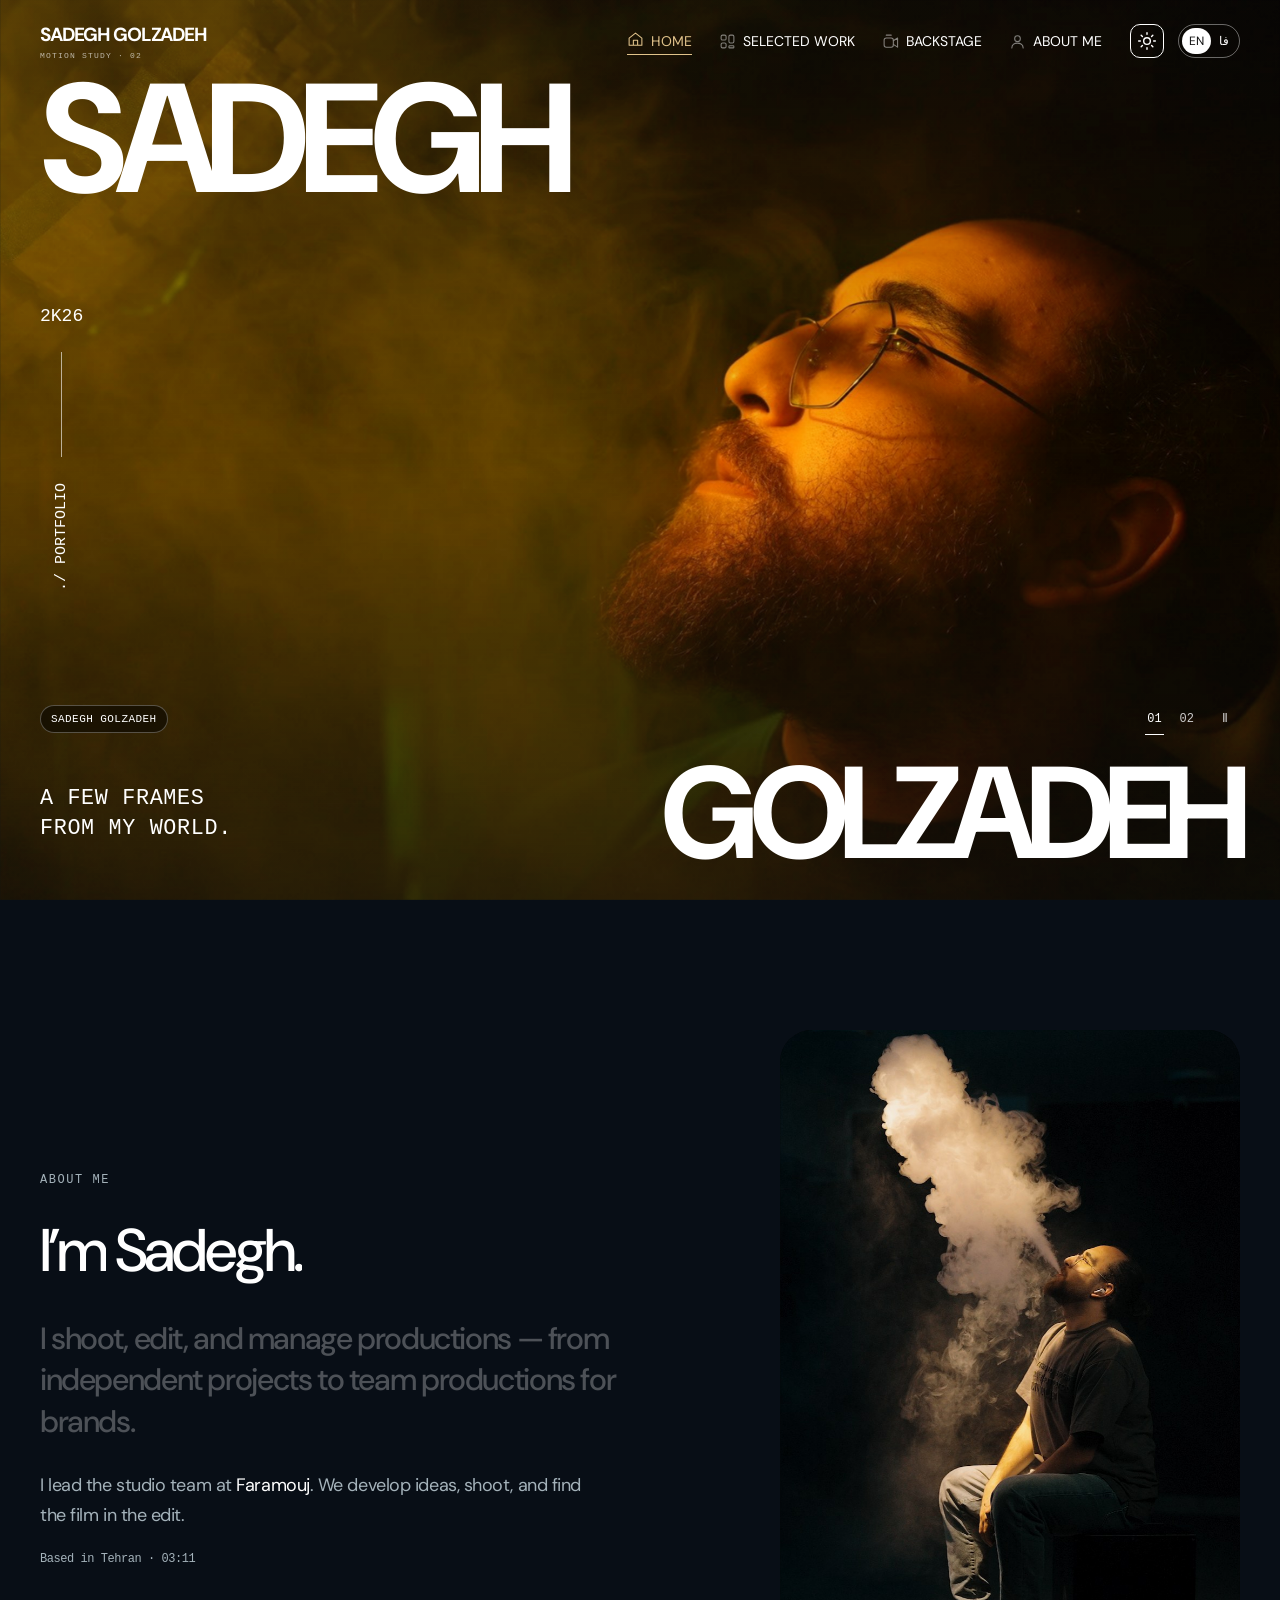
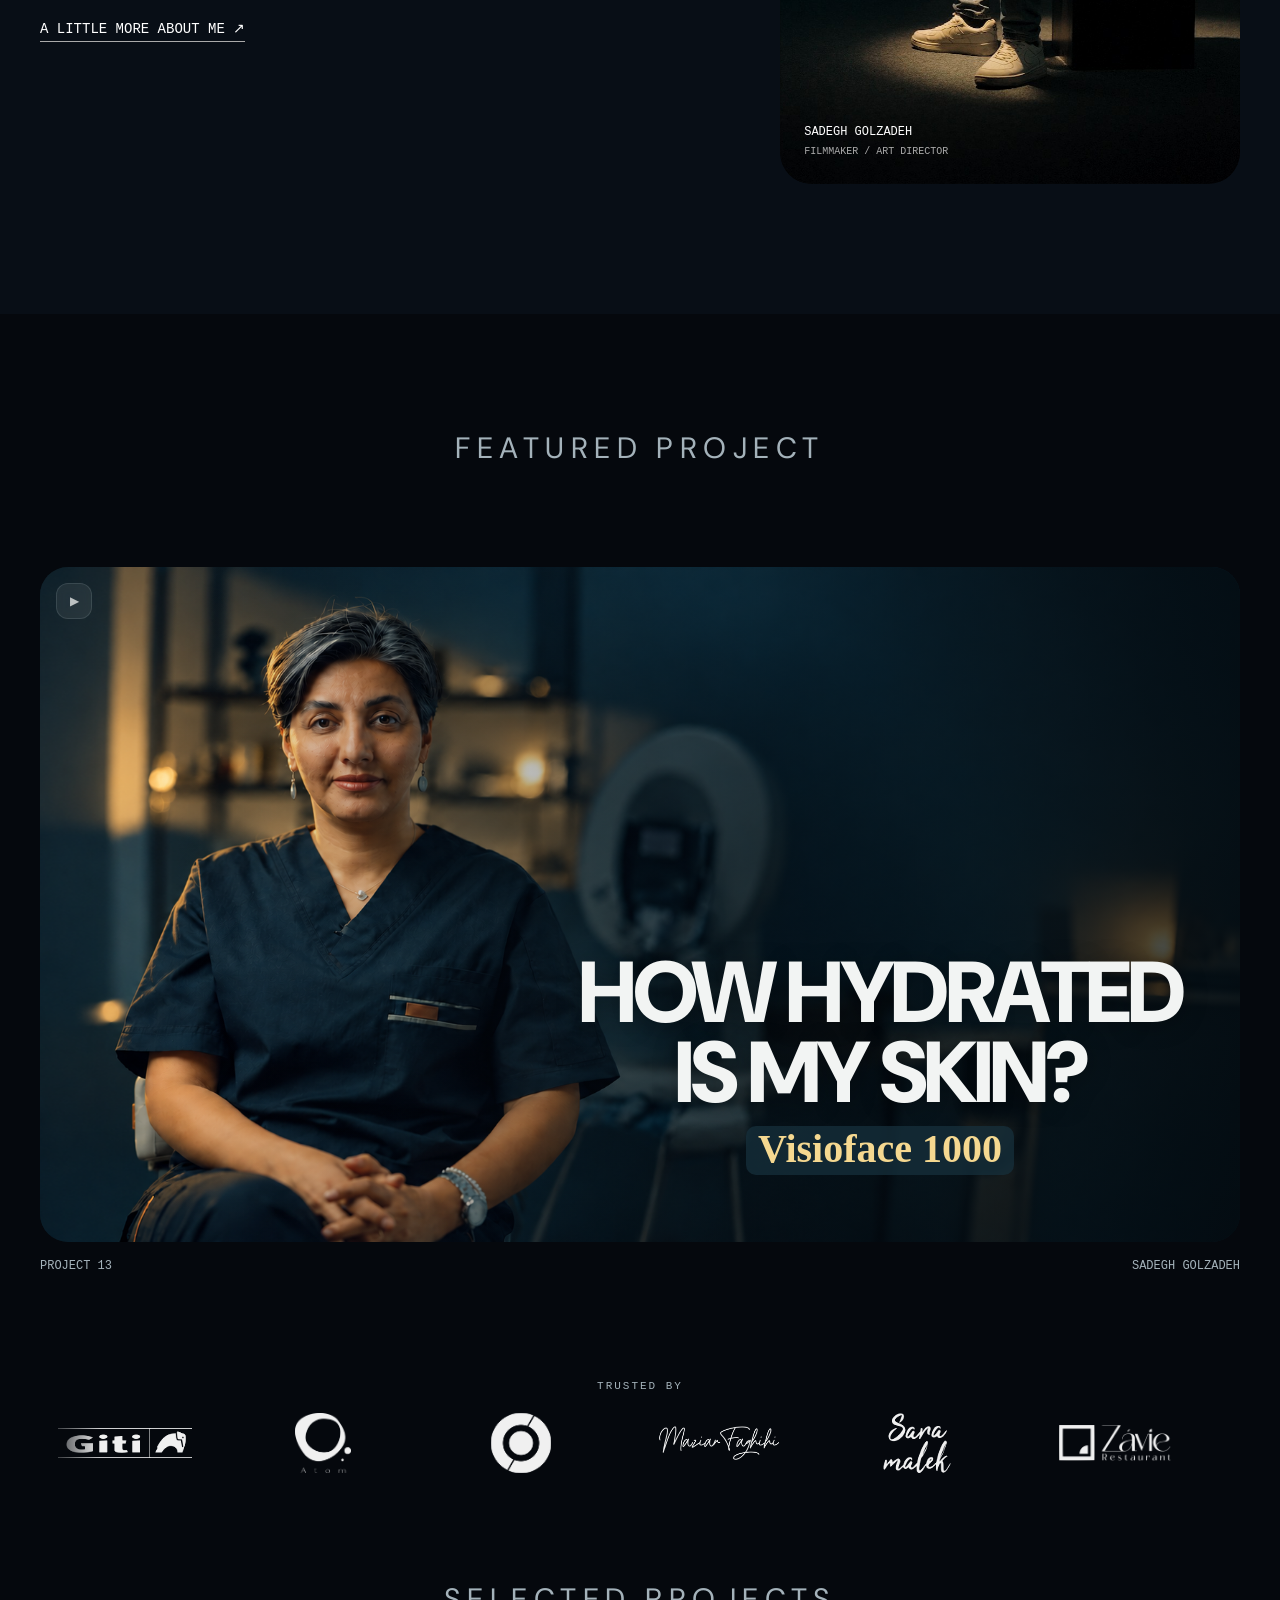
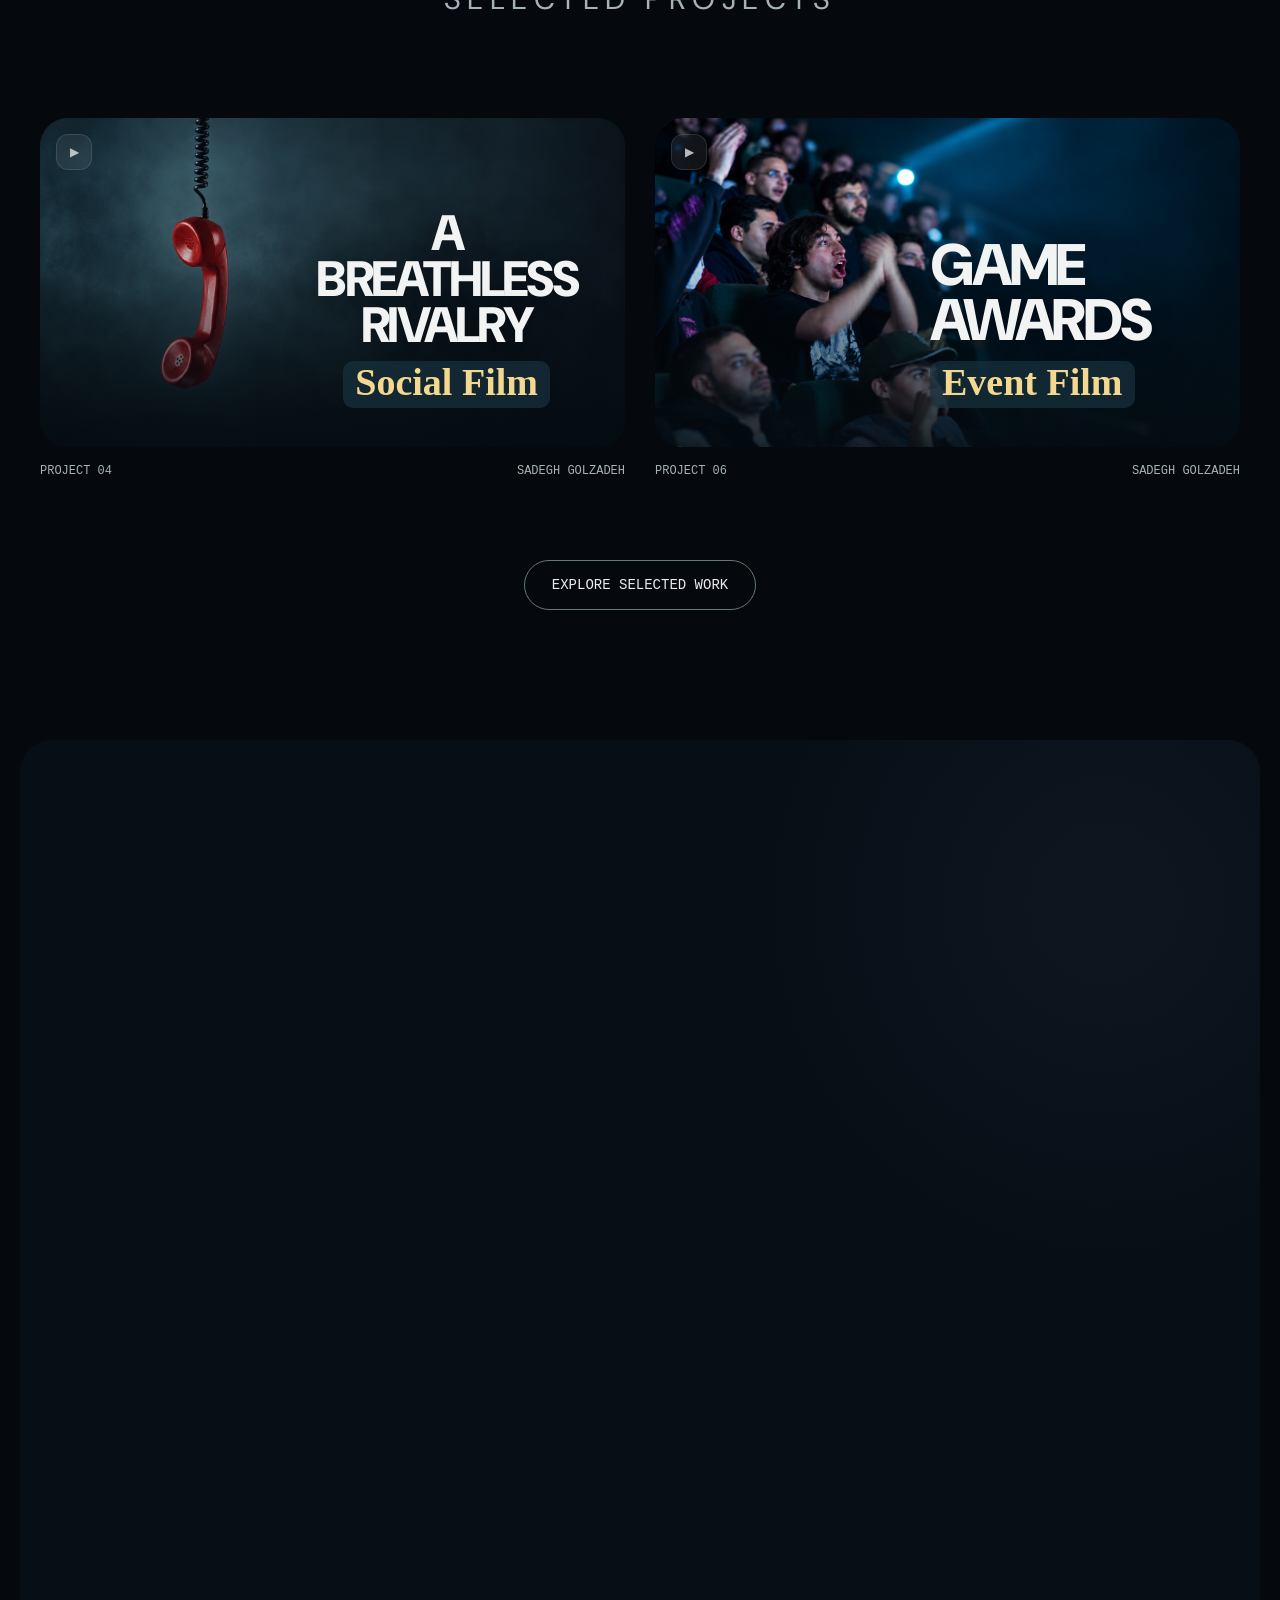
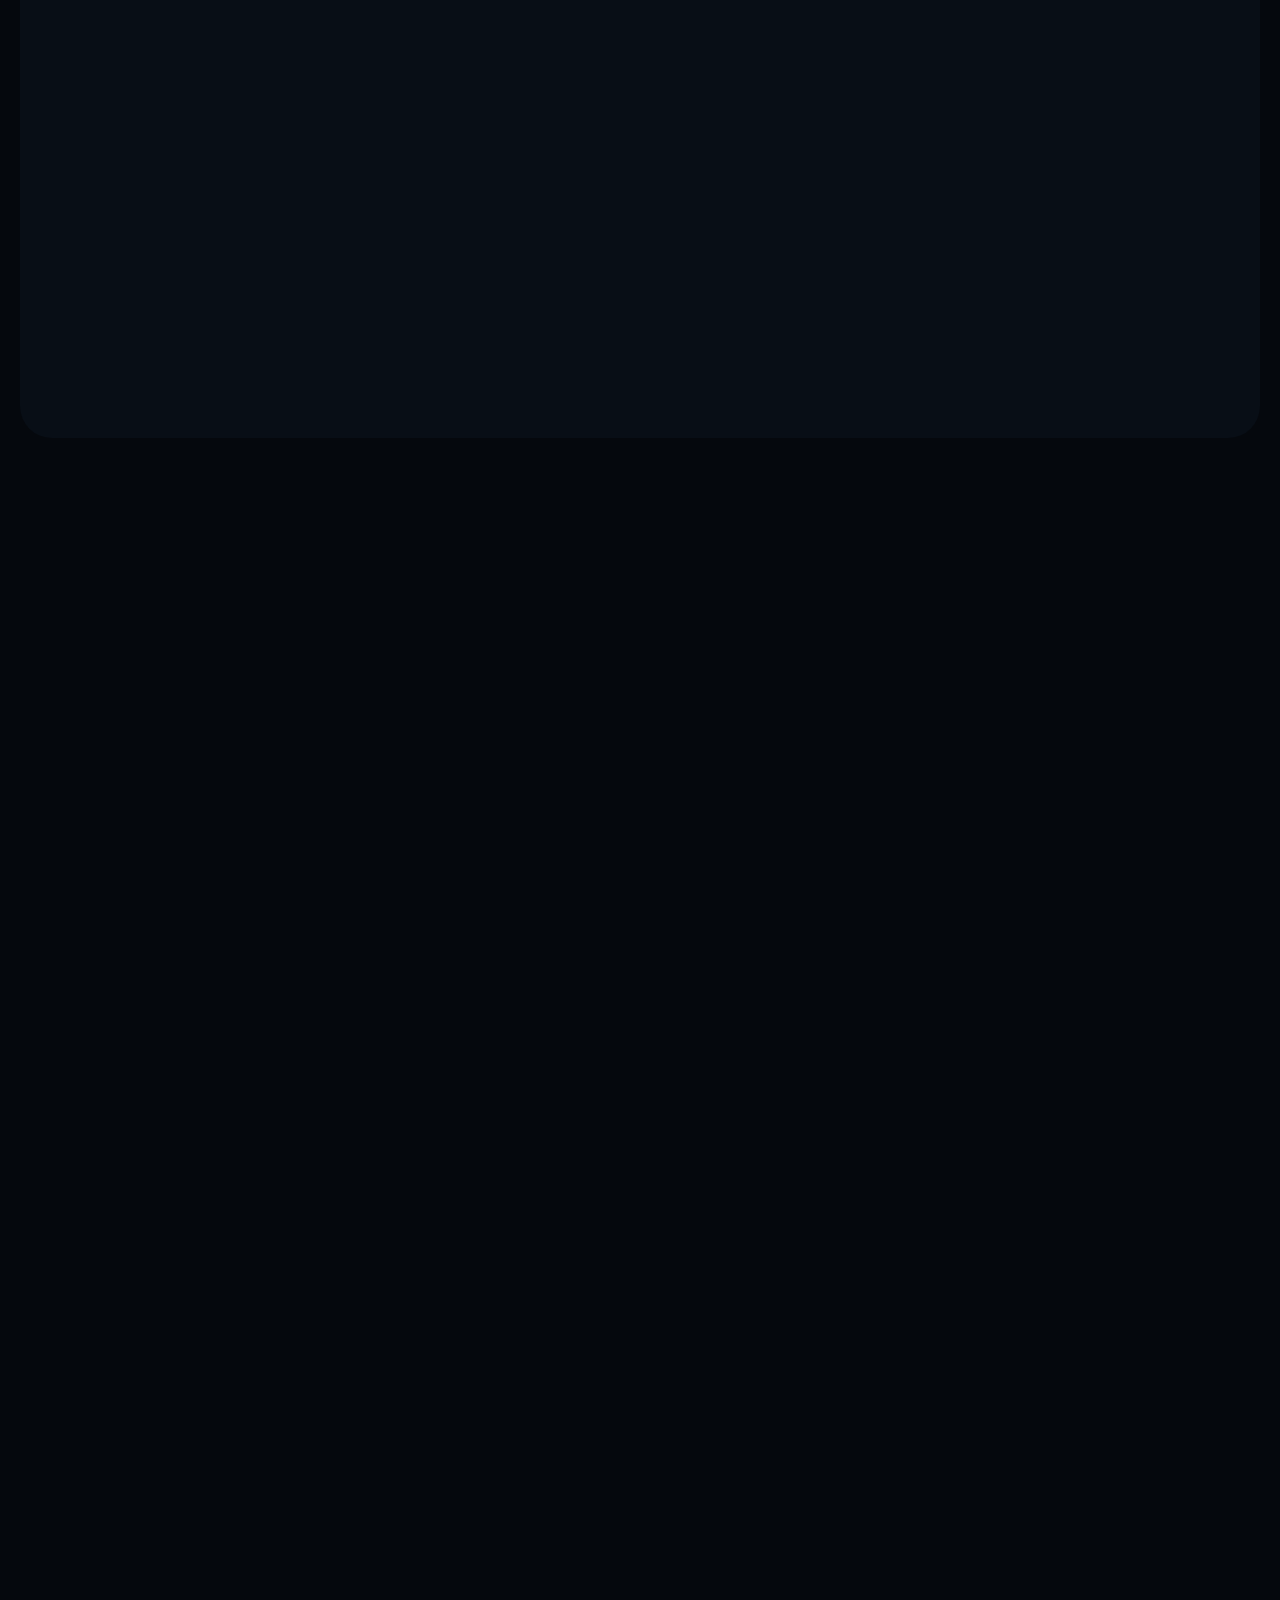
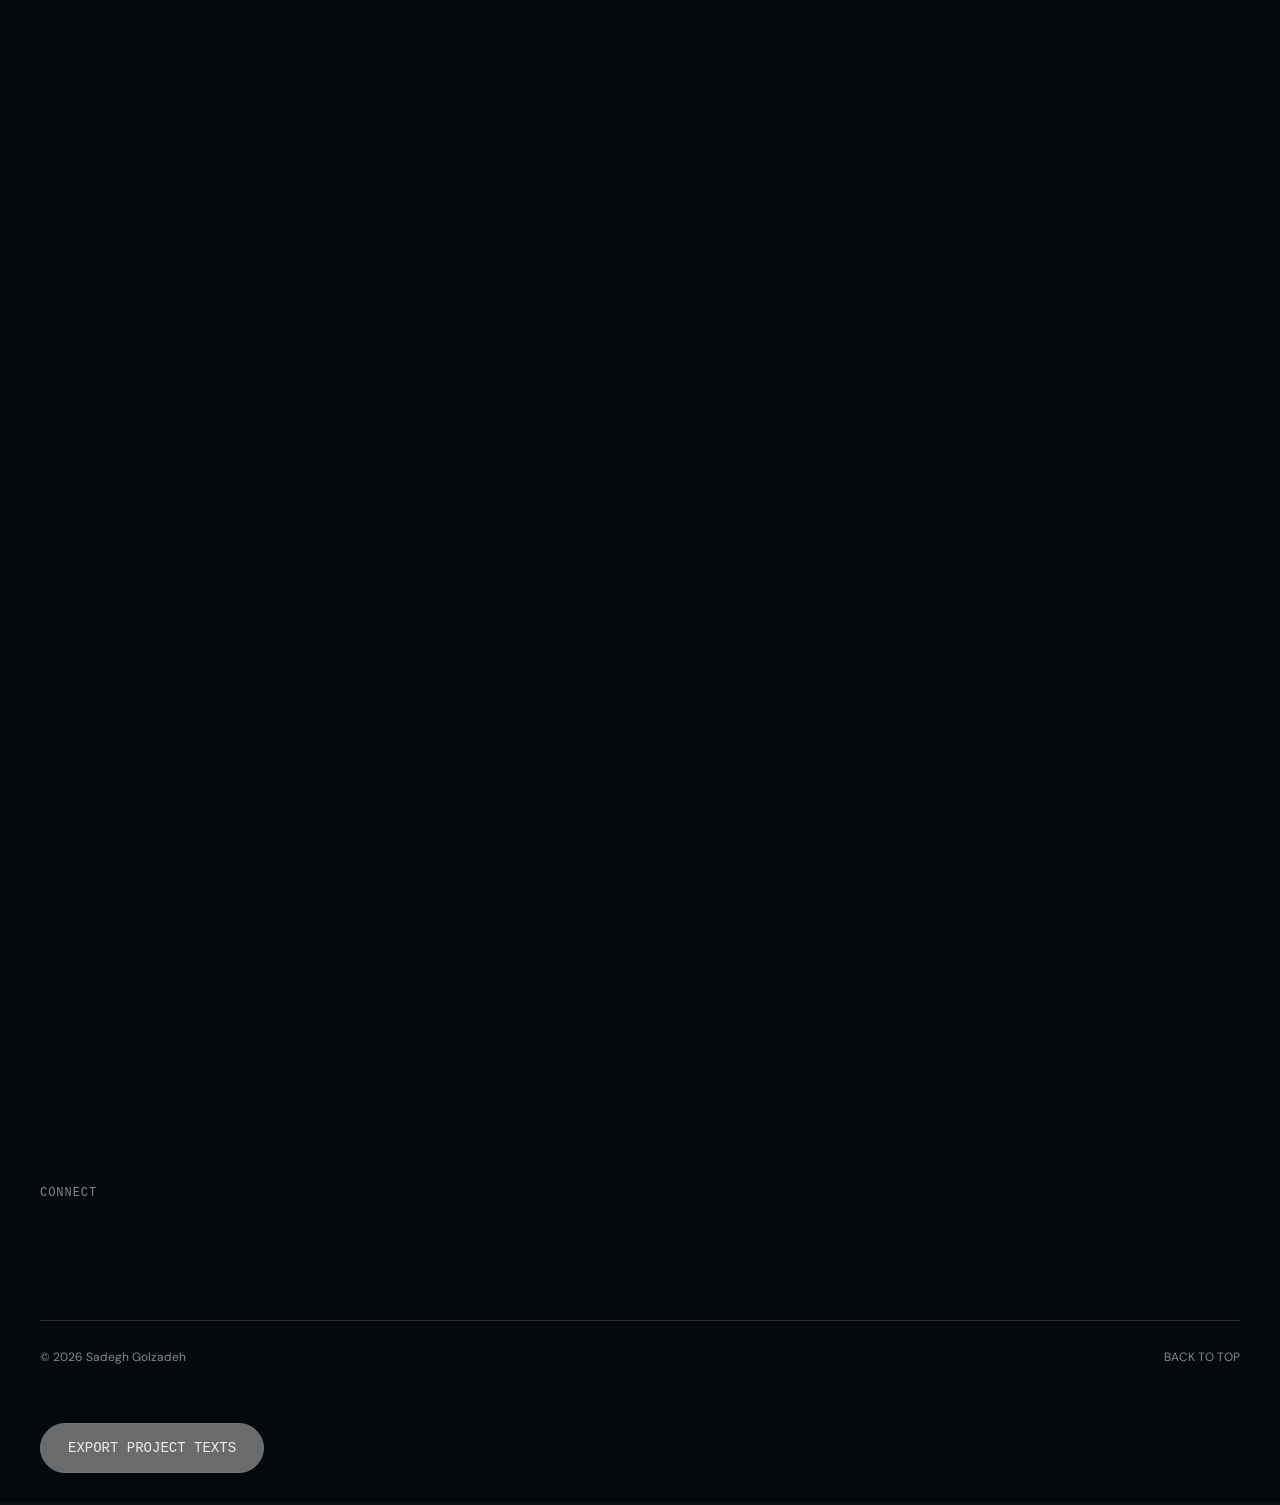
==== motion-preview/index.html @ 2f5a0a09 "Add complete independent motion preview with original portfolio content and cinematic interactions" ====
<!doctype html>
<html lang="en" dir="ltr" data-theme="dark">
<head>
<meta charset="utf-8"><meta name="viewport" content="width=device-width,initial-scale=1"><meta name="theme-color" content="#05080d">
<title>Sadegh Golzadeh — Art Director, Filmmaker & Studio Lead</title>
<meta name="robots" content="noindex,nofollow">
<meta name="description" content="Sadegh Golzadeh — Art Director, Filmmaker and Studio Lead. Welcome to my world of frames.">
<link rel="icon" type="image/svg+xml" href="data:image/svg+xml,%3Csvg xmlns='http://www.w3.org/2000/svg' viewBox='0 0 64 64'%3E%3Crect width='64' height='64' fill='%23000'/%3E%3Ctext x='6' y='45' font-family='Arial' font-size='36' font-weight='700' fill='white'%3ESG%3C/text%3E%3C/svg%3E">
<link rel="stylesheet" href="style.css?v=1">
<script src="../logo-assets.js" defer></script>
<script src="../cover-assets.js?v=31" defer></script>
<link rel="stylesheet" href="motion.css?v=1">
<script src="motion.js?v=1" defer></script>
<script src="app.js?v=1" defer></script>
</head><body><div id="app"></div><noscript><p style="padding:40px">Sadegh Golzadeh — Art Director, Filmmaker & Studio Lead. <a href="/Sadegh-Golzadeh-CV.pdf">View my CV</a> · <a href="mailto:sadeghgolzadeh.fara@gmail.com">Email me</a></p></noscript></body>
</html>
---- motion-preview/style.css ----
@import url('https://fonts.googleapis.com/css2?family=DM+Sans:wght@400;500;600;700&family=Vazirmatn:wght@400;500;600;700;800&display=swap');
:root{font-family:'DM Sans',Arial,sans-serif;color:#111;background:#fff;font-synthesis:none;scroll-behavior:smooth;--gutter:40px}*{box-sizing:border-box}body{margin:0}body.modal-open{overflow:hidden}a{color:inherit;text-decoration:none}button{font:inherit;cursor:pointer}button,a{-webkit-tap-highlight-color:transparent}a:focus-visible,button:focus-visible{outline:3px solid #5d91df;outline-offset:5px}button{color:inherit}img{display:block;max-width:100%}::selection{background:#c8d5e2;color:#000}.dark{background:#000;color:#fff}.light{background:#fff}.wide{width:calc(100% - var(--gutter)*2);max-width:1520px;margin-inline:auto}.narrow{width:calc(100% - var(--gutter)*2);max-width:1120px;margin-inline:auto}.center{text-align:center}.eyebrow{font-size:clamp(18px,2.3vw,30px);font-weight:400;letter-spacing:.22em;text-align:center;text-transform:uppercase;margin:0 0 100px;color:#555}.topbar{position:absolute;inset:0 0 auto;z-index:20;display:flex;align-items:center;gap:28px;padding:22px var(--gutter);color:white;font-size:14px}.brand{font-weight:700;font-size:19px;letter-spacing:-.06em;margin-inline-end:auto;white-space:nowrap}.topbar nav{display:flex;gap:38px;align-items:center}.topbar nav a{position:relative}.topbar nav a:after{content:'';position:absolute;left:0;right:100%;bottom:-5px;background:currentColor;height:1px;transition:right .3s}.topbar nav a:hover:after,.topbar nav a[aria-current]:after{right:0}.header-controls{display:flex;align-items:center;gap:14px}.language{display:flex;gap:1px;border:1px solid #ffffff65;border-radius:3px;padding:2px}.language button{font-size:12px;background:transparent;border:0;padding:5px 7px;color:white}.language button[aria-pressed=true]{background:white;color:#111}.menu-toggle{display:none;width:30px;height:30px;background:none;border:0;padding:3px}.menu-toggle span{display:block;height:1px;background:currentColor;margin:6px 0}.hero{height:100svh;min-height:680px;max-height:1300px;position:relative;overflow:hidden;background:#162024;color:white}.hero-images{position:absolute;inset:0;will-change:transform}.hero-image{position:absolute;width:100%;height:100%;object-fit:cover;opacity:0;transition:opacity 1.4s ease,transform 7s linear;transform:scale(1.055)}.hero-image.active{opacity:1;transform:scale(1)}.hero-shade{position:absolute;inset:0;background:linear-gradient(180deg,rgba(0,0,0,.23),transparent 40%,rgba(0,0,0,.32));pointer-events:none}.first-name{position:absolute;top:66px;left:var(--gutter);font-size:clamp(92px,12.1vw,210px);line-height:.95;letter-spacing:-.08em;font-weight:700;margin:0;z-index:2}.vertical-meta{position:absolute;left:var(--gutter);top:34%;display:flex;align-items:center;flex-direction:column;gap:26px;font:18px monospace;z-index:2}.vertical-meta i{height:105px;width:1px;background:#fff9}.vertical-meta span:last-child{writing-mode:vertical-rl;transform:rotate(180deg);font-size:15px}.hero-bottom{position:absolute;bottom:22px;left:var(--gutter);right:var(--gutter);display:flex;align-items:center;justify-content:space-between;gap:20px;z-index:2}.hero-tagline{font-family:monospace;font-size:clamp(17px,1.7vw,24px);line-height:1.4;letter-spacing:.03em;margin:0;flex:0 0 30%;animation-delay:.2s!important}.last-name{font-size:clamp(64px,10.2vw,177px);letter-spacing:-.08em;line-height:.98;font-weight:700;text-align:end;animation-delay:.12s!important}.hero-caption{position:absolute;bottom:165px;left:var(--gutter);right:var(--gutter);display:flex;align-items:center;justify-content:space-between;gap:10px;z-index:3}.sample-tag{display:inline-flex;background:rgba(0,0,0,.5);backdrop-filter:blur(8px);color:#fff;font:11px monospace;letter-spacing:.04em;padding:7px 10px;border:1px solid #ffffff45;border-radius:3px;max-width:calc(100% - 24px)}.slideshow-controls{display:flex;align-items:center;gap:14px}.slideshow-controls button{background:none;border:0;border-bottom:1px solid transparent;color:#ccc;font:12px monospace;padding:8px 2px}.slideshow-controls button.active{color:white;border-color:white}.slide-pause{min-width:30px}.about{padding:170px 0 180px}.reading-text{font-size:clamp(30px,4.2vw,60px);font-weight:600;line-height:1.2;letter-spacing:-.045em;margin:0 0 150px}.reading-text span{color:#454545;transition:color .25s}.profile-grid{display:grid;grid-template-columns:36% 1fr;gap:60px;align-items:start}.profile-photo{margin:0;position:relative;min-height:480px;overflow:hidden;border-radius:5px;background:#222}.portrait-crop{position:absolute;inset:0;overflow:hidden}.portrait-crop img{position:absolute;width:493%;max-width:none;height:auto;left:-40%;top:-10%;filter:grayscale(1)}.profile-photo:after{content:'';position:absolute;inset:0;background:linear-gradient(transparent 36%,#000c)}.profile-photo figcaption{position:absolute;z-index:2;bottom:32px;left:30px;right:25px;display:flex;flex-direction:column;gap:14px}.profile-photo strong{font-size:clamp(38px,4.5vw,68px);font-style:italic;font-family:Georgia,serif;font-weight:400;letter-spacing:-.055em}.profile-photo figcaption span{font:14px/1.7 monospace}.bio{font-size:clamp(18px,1.9vw,26px);line-height:1.5;letter-spacing:-.025em;color:#999}.bio p{margin:0 0 30px}.bio em{font-style:normal;color:white}.bio small{font-size:14px}.profile-links{border-top:1px solid #333;padding-top:28px;display:flex;gap:30px;font:14px monospace;margin-top:25px}.text-link{font:14px monospace;display:inline-block;margin-top:32px;border-bottom:1px solid #aaa;padding-bottom:4px;color:white}.profile-links a:hover{color:white}.projects{padding:115px 0 100px}.project-card{display:block;background:none;border:0;padding:0;width:100%;text-align:start}.project-image{position:relative;overflow:hidden;border-radius:7px;aspect-ratio:1.52;background:#1c2426;color:white}.project-image>img{width:100%;height:100%;object-fit:cover;transition:transform 1.1s cubic-bezier(.2,.7,.2,1)}.project-image:after{content:'';position:absolute;inset:0;background:linear-gradient(transparent 30%,#000b);pointer-events:none}.project-card:hover .project-image>img{transform:scale(1.045)}.project-image .sample-tag{position:absolute;z-index:2;top:17px;left:17px}.project-caption{position:absolute;z-index:2;bottom:36px;left:36px;right:36px}.project-caption small{font:13px monospace;letter-spacing:.03em}.project-caption h3{font-size:clamp(30px,4.8vw,72px);font-weight:500;letter-spacing:-.055em;line-height:1.04;margin:12px 0}.project-caption p{font-size:16px;line-height:1.4;margin:0;max-width:560px}.hover-disc{position:absolute;left:50%;top:50%;transform:translate(-50%,-50%) scale(.5);opacity:0;display:flex;align-items:center;justify-content:center;text-align:center;background:white;color:#222;z-index:4;width:108px;height:108px;border-radius:50%;font:14px/1.3 monospace;pointer-events:none;transition:opacity .25s,transform .25s}.project-card:hover .hover-disc{opacity:1;transform:translate(-50%,-50%) scale(1)}.slot-label{display:flex;justify-content:space-between;gap:15px;font:12px monospace;color:#777;padding:17px 0}.slot-label span{font-family:inherit}.project-grid{display:grid;grid-template-columns:1fr 1fr;gap:30px}.project-grid .project-image{aspect-ratio:1/1.15}.project-grid .project-caption{left:25px;right:25px;bottom:28px}.project-grid .project-caption h3{font-size:clamp(30px,3.5vw,56px)}.brand-block{padding:130px 0 170px;text-align:center}.brand-block p{font-size:clamp(28px,3.6vw,50px);font-weight:700;letter-spacing:-.055em;line-height:1.14;margin:0 auto 95px;max-width:920px}.brand-names{display:flex;justify-content:space-around;gap:25px;font-size:clamp(18px,3vw,42px);font-weight:700;letter-spacing:-.04em;color:#aaa}.outline-button{display:inline-flex;align-items:center;justify-content:center;border:1px solid #b9b9b9;padding:16px 27px;font:14px monospace;transition:background .3s,color .3s}.outline-button:hover{background:#111;color:white}.projects .center{margin-top:65px}.expertise{padding:95px 0 80px}.section-statement{font-size:clamp(30px,4.2vw,58px);font-weight:700;line-height:1.15;letter-spacing:-.055em;max-width:970px;margin:0 auto 140px;text-align:center}.services{border-top:1px solid #ddd}.service{padding:55px 0 70px;border-bottom:1px solid #ddd;display:grid;grid-template-columns:1fr 27%;gap:15%}.service small{font:14px monospace;color:#999}.service h3{font-size:clamp(28px,3vw,44px);margin:24px 0 18px;line-height:1.1;letter-spacing:-.045em}.service p{font-size:17px;color:#888;line-height:1.55;max-width:650px;margin:0}.service ul{padding:0;margin:0;list-style:none;font:14px/1.5 monospace}.service li{padding:17px 0;border-bottom:1px solid #ddd}.experience{padding:80px 0 115px}.job{border-top:1px solid #ddd;padding:30px 0 35px;display:grid;grid-template-columns:21% 35% 1fr;gap:30px}.job small{font:12px/1.6 monospace;color:#888}.job h3{margin:0;font-size:clamp(23px,2.5vw,34px);letter-spacing:-.035em;line-height:1.15}.job h3 span{display:block;font-size:17px;font-weight:400;color:#888;margin-top:12px}.job p{font-size:16px;color:#888;line-height:1.6;margin:0}.cv-details{display:grid;grid-template-columns:1fr 1fr;gap:50px;padding-top:65px;border-top:1px solid #ddd}.cv-details h3{font-size:20px}.cv-details p{font-size:16px;color:#777;line-height:1.7}.contact{padding:80px 0 130px;text-align:center}.contact-title{font-size:clamp(48px,8vw,110px);line-height:1.05;font-weight:600;letter-spacing:-.065em;margin:0 0 55px}.black-button{display:inline-flex;background:#111;color:#fff;padding:19px 38px;font:15px monospace;border:1px solid #111;transition:background .3s,color .3s}.black-button:hover{background:white;color:#111}.footer-name{font-size:clamp(35px,9.1vw,155px);font-weight:700;letter-spacing:-.07em;line-height:1;text-align:center;white-space:nowrap;padding:10px 0 60px;border-bottom:1px solid #ddd}.footer-grid{display:grid;grid-template-columns:1.5fr 1fr .7fr;gap:50px;padding:45px 0}.contact-lines{display:grid;grid-template-columns:1fr 34px;align-content:start;gap:14px;font-size:clamp(14px,1.5vw,22px)}.contact-lines a{overflow-wrap:anywhere}.copy{background:#f5f5f5;border:1px solid #ddd;border-radius:4px;font-size:18px;width:30px;height:30px}.footer-grid small{font:12px monospace;color:#777}.footer-grid p{font-size:16px;line-height:1.7;margin-top:12px}.footer-social{display:flex;flex-direction:column;gap:15px;align-items:start;font-size:16px}.footer-bottom{display:flex;justify-content:space-between;font-size:12px;padding:28px 0;border-top:1px solid #ddd;color:#888}.needs{margin:50px 0 90px;padding:40px;background:#f1f3f4;border:1px dashed #b4bec5;border-radius:6px}.needs .eyebrow{font:12px monospace;letter-spacing:.08em;text-align:start}.needs h2{font-size:clamp(26px,3vw,42px);line-height:1.2;letter-spacing:-.03em;margin:20px 0 26px}.needs ol{padding-inline-start:22px;font-size:16px;line-height:1.75;margin:0}.source-credit{font-size:12px;color:#667078;margin:28px 0 0;line-height:1.6}.source-credit a{text-decoration:underline}.preview-badge{position:fixed;right:18px;bottom:18px;z-index:30;padding:11px 15px;background:#111;color:#fff;border:1px solid #888;border-radius:5px;font:11px monospace;box-shadow:0 5px 25px #0002}.works-hero{height:100svh;min-height:640px;position:relative;color:white;overflow:hidden;background:#222}.works-hero>img{width:100%;height:100%;object-fit:cover;object-position:50% 40%;animation:gentle 12s both}.works-heading{position:absolute;left:var(--gutter);bottom:115px;right:var(--gutter)}.works-heading h1{font-size:clamp(42px,5vw,74px);line-height:1.12;letter-spacing:-.045em;font-weight:600;margin:0 0 30px;max-width:800px}.works-heading p{font-size:19px;line-height:1.45;max-width:620px;margin:0}.works-hero>.sample-tag{position:absolute;bottom:35px;left:var(--gutter)}body:has(.thoughts) .topbar{color:#111}body:has(.thoughts) .language{border-color:#bbb}body:has(.thoughts) .language button{color:#111}body:has(.thoughts) .language button[aria-pressed=true]{background:#111;color:white}.thoughts{padding:170px 0 70px}.page-heading{font-size:clamp(60px,12vw,170px);font-weight:500;letter-spacing:-.065em;text-align:center;line-height:1;margin:20px 0 30px}.page-intro{text-align:center;color:#777;font-size:19px;margin:0 0 100px}.thought-card{background:#f9f9f9;margin-bottom:60px;border-radius:6px;overflow:hidden}.thought-image{position:relative;aspect-ratio:1.8;overflow:hidden}.thought-image img{height:100%;width:100%;object-fit:cover;transition:transform 1s}.thought-card:hover img{transform:scale(1.025)}.thought-image .sample-tag{position:absolute;top:18px;left:18px}.thought-copy{padding:40px}.thought-copy small{font:12px monospace;color:#777}.thought-copy h2{font-size:clamp(30px,4vw,55px);letter-spacing:-.045em;line-height:1.13;margin:20px 0}.thought-copy p{font-size:18px;line-height:1.6;max-width:780px;color:#777}.music-card{background:#111;color:white;padding:40px 0}.music-card .outline-button{margin-top:25px}.music-card .outline-button:hover{background:#fff;color:#111}dialog{width:min(960px,calc(100% - 36px));max-height:90svh;border:0;padding:0;border-radius:8px;box-shadow:0 20px 90px #0005}dialog::backdrop{background:#000b;backdrop-filter:blur(6px)}dialog>div>img{width:100%;height:min(46vh,420px);object-fit:cover}.dialog-close{position:sticky;top:15px;float:right;margin:15px 15px -57px 0;width:42px;height:42px;border:0;background:#fff;border-radius:50%;font-size:27px;z-index:2}.dialog-copy{padding:35px}.dialog-copy small{font:12px monospace;color:#777}.dialog-copy h2{font-size:40px;letter-spacing:-.04em;margin:20px 0}.dialog-copy p{font-size:18px;line-height:1.6;color:#666}.toast{position:fixed;bottom:75px;left:50%;transform:translate(-50%,20px);background:#111;color:#fff;z-index:80;padding:13px 22px;border-radius:4px;opacity:0;pointer-events:none;transition:.25s}.toast.show{opacity:1;transform:translate(-50%,0)}.reveal{opacity:0;transform:translateY(45px);transition:opacity .85s ease,transform .95s cubic-bezier(.2,.75,.2,1)}.reveal.in{opacity:1;transform:none}.entrance{animation:entrance 1.05s both cubic-bezier(.2,.7,.2,1)}
@keyframes entrance{from{opacity:0;transform:translateY(38px);filter:blur(7px)}to{opacity:1;transform:none;filter:none}}@keyframes gentle{from{transform:scale(1.04)}to{transform:scale(1)}}
.fa{font-family:Vazirmatn,Arial,sans-serif}.fa .eyebrow{letter-spacing:0}.fa .first-name{left:auto;right:var(--gutter);font-size:clamp(92px,12.1vw,210px);letter-spacing:-.035em}.fa .last-name{font-size:clamp(90px,12vw,195px);letter-spacing:-.035em}.fa .vertical-meta{left:auto;right:var(--gutter)}.fa .hero-tagline,.fa .sample-tag,.fa .preview-badge,.fa .outline-button,.fa .black-button,.fa .profile-photo figcaption span,.fa .profile-links,.fa .text-link,.fa .service ul,.fa .slot-label,.fa .hover-disc,.fa .needs .eyebrow,.fa .project-caption small{font-family:Vazirmatn,sans-serif;letter-spacing:0}.fa .hero-tagline{font-size:clamp(18px,2vw,29px);line-height:1.6}.fa .reading-text{line-height:1.55;letter-spacing:-.02em}.fa .bio{line-height:1.9;letter-spacing:0}.fa .brand{letter-spacing:-.05em}.fa .project-caption{left:36px;right:36px}.fa .project-caption h3,.fa .contact-title,.fa .section-statement{letter-spacing:-.025em}.fa .contact-title{line-height:1.45}.fa .works-heading h1{line-height:1.5;letter-spacing:-.03em}.fa .job h3{line-height:1.5}.fa .footer-name{direction:ltr}.fa .page-heading{letter-spacing:-.03em;line-height:1.4}.fa .preview-badge{font-size:12px}.fa .needs{line-height:1.8}.fa .footer-bottom,.fa .footer-grid{line-height:1.7}
@media(min-width:1700px){.hero-caption{bottom:210px}}
@media(max-width:1050px){:root{--gutter:28px}.topbar{gap:18px}.topbar nav{gap:23px}.brand{font-size:16px}.hero-bottom{align-items:end}.hero-tagline{flex-basis:28%;font-size:17px}.hero-caption{bottom:145px}.profile-grid{gap:38px;grid-template-columns:37% 1fr}.profile-photo{min-height:420px}.bio{font-size:21px}.project-grid .project-image{aspect-ratio:1/1.35}.job{grid-template-columns:20% 33% 1fr;gap:20px}.footer-grid{gap:30px}.service{gap:8%;grid-template-columns:1fr 33%}}
@media(max-width:700px){:root{--gutter:20px}.topbar{padding-top:18px}.brand{font-size:16px}.topbar nav{display:none;position:absolute;top:63px;left:12px;right:12px;background:#111;color:#fff;border:1px solid #444;padding:30px;border-radius:5px;flex-direction:column;align-items:start;gap:24px;font-size:20px}.topbar.open nav{display:flex}.menu-toggle{display:block}.hero{min-height:680px;max-height:none}.first-name{top:90px;font-size:19vw;letter-spacing:-.07em}.hero-image{object-position:50% 50%}.vertical-meta{top:34%;font-size:15px;gap:18px}.vertical-meta i{height:75px}.vertical-meta span:last-child{font-size:12px}.hero-bottom{bottom:27px;display:block}.hero-tagline{font-size:17px;line-height:1.4;margin-bottom:28px}.last-name{font-size:15vw;line-height:1;text-align:end;letter-spacing:-.075em}.hero-caption{bottom:205px;display:flex;flex-direction:column;align-items:end;gap:10px}.sample-tag{font-size:9px;padding:6px 8px;line-height:1.5}.slideshow-controls{gap:16px}.hero-caption .sample-tag{max-width:100%}.about{padding:90px 0 100px}.reading-text{font-size:30px;line-height:1.25;margin-bottom:70px}.profile-grid{grid-template-columns:1fr;gap:35px}.profile-photo{min-height:480px;max-width:380px;width:100%;margin:auto}.bio{font-size:20px}.profile-links{gap:28px}.projects{padding:80px 0}.eyebrow{font-size:18px;margin-bottom:55px}.project-image{aspect-ratio:.85}.project-grid{grid-template-columns:1fr;gap:35px}.project-grid .project-image{aspect-ratio:.85}.project-caption,.project-grid .project-caption{left:22px;right:22px;bottom:25px}.project-caption h3,.project-grid .project-caption h3{font-size:38px}.project-caption small{font-size:11px}.project-caption p{font-size:15px}.slot-label{font-size:10px}.hover-disc{display:none}.brand-block{padding:70px 0 90px}.brand-block p{font-size:30px;margin-bottom:55px}.brand-names{font-size:20px;gap:15px}.expertise{padding:50px 0 40px}.section-statement{font-size:33px;margin-bottom:65px}.service{grid-template-columns:1fr;gap:22px;padding:30px 0 45px}.service h3{font-size:32px;margin-top:20px}.service p{font-size:16px}.service ul{font-size:13px}.service li{padding:12px 0}.experience{padding:55px 0 70px}.job{grid-template-columns:1fr;gap:17px;padding:28px 0}.job h3{font-size:28px}.job h3 span{font-size:16px;margin-top:8px}.job p{font-size:16px}.cv-details{grid-template-columns:1fr;gap:20px;padding-top:25px}.contact{padding:55px 0 70px}.contact-title{font-size:46px;margin-bottom:40px}.footer-name{font-size:8.8vw;padding-bottom:35px}.footer-grid{grid-template-columns:1fr 1fr;gap:28px;padding:30px 0}.contact-lines{grid-column:1/-1;font-size:17px}.footer-social{font-size:15px}.footer-grid p{font-size:15px}.footer-bottom{font-size:10px;gap:20px;line-height:1.5}.preview-badge{font-size:9px;right:10px;bottom:10px;padding:9px 11px}.needs{padding:25px 20px;margin:30px 0 70px}.needs h2{font-size:26px}.needs ol{font-size:15px}.works-hero{min-height:680px}.works-heading{bottom:130px}.works-heading h1{font-size:42px}.works-heading p{font-size:17px;max-width:330px}.works-hero>.sample-tag{bottom:65px}.thoughts{padding-top:120px}.page-heading{font-size:66px}.page-intro{font-size:17px;margin-bottom:55px}.thought-image{aspect-ratio:1}.thought-copy{padding:25px}.thought-copy h2{font-size:34px}.thought-copy p{font-size:17px}.music-card{padding:15px 0}.dialog-copy{padding:25px}.dialog-copy h2{font-size:32px}.dialog-copy p{font-size:16px}.fa .first-name{font-size:22vw}.fa .last-name{font-size:24vw}.fa .hero-tagline{font-size:21px}.fa .reading-text{font-size:30px}.fa .contact-title{font-size:43px}.fa .preview-badge{font-size:10px}.fa .hero-caption{bottom:240px}.fa .works-heading h1{font-size:38px}.fa .page-heading{font-size:55px}}
@media(prefers-reduced-motion:reduce){:root{scroll-behavior:auto}*,*:before,*:after{animation-duration:.01ms!important;transition-duration:.01ms!important}.reveal{opacity:1;transform:none}.hero-image{transform:none!important}}
.profile-photo{min-height:0;aspect-ratio:.94}

.portrait-crop img{position:static!important;width:100%!important;height:100%!important;max-width:100%!important;object-fit:cover;transform:none!important}.portrait-crop{overflow:hidden}.backstage-gallery{padding:70px 0}.backstage-gallery video{width:100%;max-height:650px;background:#000}.personal-gallery{display:grid;grid-template-columns:1fr 1fr;gap:20px;margin-top:40px}.personal-gallery img{width:100%;height:500px;object-fit:cover}.content-export{padding:30px 0}.credits-list{display:grid;grid-template-columns:1fr 1fr;gap:15px;margin:25px 0}.credits-list>div{border-bottom:1px solid #ccc}.credits-list p{font-size:16px;margin:5px 0}#dialog-content>video{width:100%;max-height:70vh;background:#000}#edit-project label{display:block;font-size:15px;margin:15px 0}#edit-project input,#edit-project textarea{display:block;width:100%;padding:12px;border:1px solid #aaa;background:white;color:black;font:inherit}#edit-project textarea{min-height:140px}[hidden]{display:none!important}@media(max-width:620px){.personal-gallery{grid-template-columns:1fr}.personal-gallery img{height:420px}.credits-list{grid-template-columns:1fr}}

/* Soft corners across media, controls and project details. */
:root{--media-radius:28px}
.hero,.works-hero{border-radius:0 0 36px 36px;isolation:isolate}
.hero-images,.hero-shade{border-radius:inherit}
.profile-photo,.portrait-crop,.project-image,.thought-card,.thought-image,.personal-gallery img,.backstage-gallery video,dialog{border-radius:var(--media-radius);overflow:hidden}
.project-image img,.thought-image img{border-radius:inherit}
#dialog-content>video{border-radius:28px;display:block}
.language{border-radius:999px;overflow:hidden;padding:3px}
.language button,.sample-tag,.outline-button,.black-button,.copy,.toast,.topbar nav{border-radius:999px}
#edit-project input,#edit-project textarea{border-radius:16px}
@media(max-width:700px){:root{--media-radius:22px}.hero,.works-hero{border-radius:0 0 28px 28px}.topbar nav{border-radius:24px}#dialog-content>video{border-radius:22px}}

.hero,.works-hero{border-radius:var(--media-radius)}
#dialog-content>video{width:auto;max-width:100%;height:auto;max-height:70vh;margin:12px auto 0;background:transparent}
.backstage-gallery video{width:auto;max-width:100%;height:auto;max-height:650px;justify-self:center;background:transparent}

/* Revised about portrait, project covers and client names. */
.about{padding:110px 0}.about-scene{position:relative;overflow:hidden;border-radius:32px;min-height:900px;background:#090909;isolation:isolate}.about-background{position:absolute;inset:0;width:100%;height:100%;object-fit:contain;object-position:right center;z-index:-2}.about-scene:after{content:'';position:absolute;inset:0;background:linear-gradient(90deg,rgba(0,0,0,.92),rgba(0,0,0,.66) 48%,rgba(0,0,0,.12));z-index:-1}.about-overlay{padding:65px;max-width:780px}.about .reading-text{font-size:clamp(26px,3.2vw,44px);margin-bottom:55px}.about-details{display:block}.about-identity{display:flex;flex-direction:column;gap:12px;margin-bottom:35px}.about-identity strong{font:italic 60px Georgia,serif}.about-identity span{font:12px/1.8 monospace}.about .bio{font-size:20px;color:#ddd}.about .reading-text span{color:#fff!important}.brand-names{flex-wrap:wrap;justify-content:center;gap:32px 50px;color:#333;font-size:clamp(28px,3.2vw,48px);line-height:1.2}.brand-secondary{font-size:clamp(16px,1.8vw,23px);color:#888;gap:20px 35px;margin-top:45px;font-weight:500}.project-caption p{display:none}.cover-play{display:flex;align-items:center;justify-content:center;width:52px;height:52px;border:1px solid #fff9;border-radius:50%;background:#0004;margin-top:18px;font-size:18px}.project-image>img{object-position:center 35%}.project-caption h3{font-size:clamp(28px,3.5vw,54px)}.project-image:after{background:linear-gradient(transparent 40%,rgba(0,0,0,.78))}.fa .about-scene:after{background:linear-gradient(270deg,rgba(0,0,0,.9),rgba(0,0,0,.55) 55%,rgba(0,0,0,.18))}.fa .about-overlay{margin-inline-start:auto}
@media(max-width:700px){.about{padding:65px 0}.about-scene{min-height:1000px;border-radius:22px}.about-overlay{padding:32px 24px}.about-background{object-position:60% center}.about-scene:after,.fa .about-scene:after{background:linear-gradient(180deg,#000b,#0008 50%,#000e)}.about .bio{font-size:17px}.about .reading-text{margin-bottom:35px}.about-identity strong{font-size:46px}.brand-names{gap:24px;font-size:28px}.brand-secondary{font-size:17px;gap:18px}.profile-links{gap:18px}.project-caption{bottom:24px;left:24px;right:24px}}
/* Portrait, collaborations, connections and skills. */
:root{--ease-out:cubic-bezier(.23,1,.32,1);--ease-in-out:cubic-bezier(.77,0,.175,1);--accent:#d85d4d}.sr-only{position:absolute;width:1px;height:1px;overflow:hidden;clip-path:inset(50%);white-space:nowrap}.section-kicker{display:block;font:12px/1.5 monospace;letter-spacing:.13em;color:#888;margin-bottom:30px}.about{background:#111;padding:130px 0}.about-layout{display:grid;grid-template-columns:1.1fr .8fr;gap:9%;align-items:center}.about-copy{max-width:700px}.about-heading{font-size:clamp(42px,4.7vw,74px);letter-spacing:-.055em;line-height:1.07;font-weight:500;margin:0 0 35px}.about-heading em,.skills-intro em{font-family:Georgia,serif;font-weight:400;color:var(--accent)}.about .reading-text{font-size:clamp(23px,2.4vw,36px);margin:0 0 28px;font-weight:500;line-height:1.35}.about .reading-text span{color:#fff!important;transition:opacity 200ms ease}.about .bio{font-size:18px;color:#a7a7a7;max-width:550px;line-height:1.65}.about .bio p{margin-bottom:22px}.about .location-note{font:12px monospace}.about-portrait{margin:0;position:relative;overflow:hidden;border-radius:32px;background:#070808;aspect-ratio: .61}.about-portrait img{width:100%;height:100%;object-fit:cover;object-position:center}.about-portrait figcaption{position:absolute;inset:auto 24px 24px;font:12px/1.7 monospace;color:white}.about-portrait figcaption span{display:block;color:#aaa;font-size:10px}.connect-block{margin-top:35px}.connect-block>small{font:12px monospace;color:#888;letter-spacing:.08em}.connect-icons{display:flex;gap:14px;margin-top:18px}.connect-icon{display:flex;align-items:center;justify-content:center;background:#222426;color:#c5cdd0;width:62px;height:62px;border-radius:17px;border:1px solid #ffffff08;transition:transform 160ms var(--ease-out),background 160ms ease,color 160ms ease}.connect-icon svg{width:27px;height:27px}.connect-icon:active{transform:scale(.96)}.brand-block{background:#111;color:#aaa;padding:70px 45px;border-radius:30px;margin:110px 0 130px;text-align:start}.brand-block .section-kicker{margin:0 0 35px}.brand-names{justify-content:space-between;gap:35px 42px;color:#a2a2a2;font-size:clamp(25px,2.7vw,40px);font-weight:650;align-items:center;direction:ltr}.brand-names span{display:inline-block}.brand-secondary{justify-content:flex-start;margin-top:45px;gap:20px 40px;font-size:clamp(16px,1.4vw,22px);color:#737373;font-weight:500}.skills-section{background:#111;padding:130px 0;border-radius:32px;margin:30px 20px 80px}.skills-layout{display:grid;grid-template-columns:.8fr 1.5fr;gap:7%}.skills-intro h2{font-size:clamp(50px,5.7vw,90px);letter-spacing:-.055em;line-height:1.2;font-weight:400;margin:50px 0 35px}.skills-intro p{color:#8b8b8b;font-size:19px;line-height:1.5;max-width:300px}.skills-grid{display:grid;grid-template-columns:1fr 1fr;gap:24px}.skill-card{border-radius:34px;position:relative;padding:32px;background:#090909;min-height:350px;border:1px solid #ffffff08;display:flex;flex-direction:column}.skill-number{font:11px monospace;color:#777}.skill-card h3{font-size:clamp(24px,2.3vw,36px);font-weight:500;letter-spacing:-.035em;line-height:1.2;margin:24px 0 12px;max-width:230px}.skill-card p{font-size:15px;line-height:1.5;color:#888;margin:0;max-width:240px}.skill-icon{align-self:flex-end;color:#c5cbd1;margin:25px 0}.skill-icon svg{width:68px;height:68px;transition:transform 250ms var(--ease-out)}.skill-card ul{list-style:none;margin:auto 0 0;padding:0;display:flex;gap:8px;flex-wrap:wrap;font:10px/1.5 monospace;color:#777}.skill-card li{border:1px solid #ffffff12;padding:5px 8px;border-radius:8px}.footer-social{display:none}footer .connect-block{margin-bottom:45px}.reveal{opacity:0;transform:translateY(40px);transition:opacity 700ms var(--ease-out),transform 700ms var(--ease-out);transition-delay:var(--stagger,0ms)}.reveal.in{opacity:1;transform:translateY(0)}.project-image.reveal,.about-portrait.reveal{clip-path:inset(8% 0 0 0 round 28px);transition:clip-path 800ms var(--ease-in-out),transform 800ms var(--ease-out),opacity 700ms var(--ease-out)}.about-portrait.in{clip-path:inset(0 0 0 0 round 28px)}.motion-heading{clip-path:inset(0 0 100% 0);transition:clip-path 700ms var(--ease-in-out),opacity 700ms var(--ease-out),transform 700ms var(--ease-out)}.motion-heading.in{clip-path:inset(0 0 0 0)}.entrance{animation-duration:1000ms;animation-timing-function:var(--ease-out)}.project-image>img{transition:transform 700ms var(--ease-out)}
@media(hover:hover) and (pointer:fine){.connect-icon:hover{transform:translateY(-4px);background:var(--accent);color:white}.skill-card:hover .skill-icon svg{transform:rotate(-10deg) scale(1.06)}.project-card:hover .project-image>img{transform:scale(1.06)}}
@media(max-width:900px){.about-layout{gap:35px;grid-template-columns:1fr .8fr}.skills-layout{grid-template-columns:1fr}.skills-intro{margin-bottom:35px}.skills-intro h2{margin:15px 0}.skill-card{min-height:320px}.skills-intro p{max-width:none}.brand-block{padding:45px 30px}}
@media(max-width:700px){.about{padding:75px 0}.about-layout{grid-template-columns:1fr;gap:45px}.about-copy{order:1}.about-portrait{order:0;width:100%;max-width:360px;aspect-ratio:.72;justify-self:center;border-radius:24px}.about-heading{font-size:42px}.about .reading-text{font-size:25px}.about .bio{font-size:17px}.connect-icon{width:56px;height:56px;border-radius:16px}.brand-block{margin:75px 0 85px;padding:35px 24px;border-radius:24px}.brand-names{gap:24px;font-size:26px;justify-content:center}.brand-secondary{font-size:16px;gap:20px;margin-top:32px}.brand-block .section-kicker{text-align:center}.skills-section{margin:0 10px 45px;border-radius:24px;padding:65px 0}.skills-section .wide{width:calc(100% - 36px)}.skills-intro h2{font-size:54px}.skills-grid{gap:15px}.skill-card{padding:22px;border-radius:25px;min-height:340px}.skill-card h3{font-size:24px}.skill-card p{font-size:14px}.skill-icon svg{width:50px;height:50px}}
@media(max-width:430px){.skills-grid{grid-template-columns:1fr}.skill-card{min-height:280px}.skill-icon{margin:10px 0}.skill-card h3{max-width:none}.skill-card p{max-width:none}}
@media(prefers-reduced-motion:reduce){.reveal,.reveal.in,.motion-heading,.motion-heading.in,.about-portrait.reveal,.about-portrait.in{transform:none;clip-path:none;transition:opacity 150ms ease;transition-delay:0ms}.entrance{animation:none}.connect-icon:hover,.skill-card:hover .skill-icon svg,.project-card:hover .project-image>img{transform:none}.hero-image{transition:opacity 200ms ease;transform:none}.about .reading-text span{opacity:1!important}}
/* Motion inspired by the three references, adapted to this portfolio. */
.motion-heading{clip-path:none}.word-mask{display:inline-block;overflow:hidden;vertical-align:bottom;padding-bottom:.08em;margin-bottom:-.08em}.motion-word{display:inline-block;transform:translateY(110%);opacity:0;transition:transform 800ms var(--ease-out),opacity 600ms var(--ease-out);transition-delay:var(--word-delay,0ms)}.in .motion-word{transform:translateY(0);opacity:1}.project-card .project-image{clip-path:inset(12% 0 12% 0 round 28px);transition:clip-path 900ms var(--ease-in-out);transition-delay:var(--stagger,0ms)}.project-card.in .project-image{clip-path:inset(0 0 0 0 round 28px)}.project-card .project-caption{transform:translateY(18px);opacity:0;transition:transform 700ms var(--ease-out),opacity 700ms var(--ease-out);transition-delay:180ms}.project-card.in .project-caption{transform:translateY(0);opacity:1}.roll-label{position:relative;display:block;overflow:hidden}.roll-label>span{display:block;transition:transform 200ms var(--ease-out)}.roll-label>span+span{position:absolute;inset:0;transform:translateY(110%)}.outline-button:focus-visible .roll-label>span:first-child,.black-button:focus-visible .roll-label>span:first-child{transform:translateY(-110%)}.outline-button:focus-visible .roll-label>span+span,.black-button:focus-visible .roll-label>span+span{transform:translateY(0)}
@media(hover:hover) and (pointer:fine){.outline-button:hover .roll-label>span:first-child,.black-button:hover .roll-label>span:first-child{transform:translateY(-110%)}.outline-button:hover .roll-label>span+span,.black-button:hover .roll-label>span+span{transform:translateY(0)}}
@media(prefers-reduced-motion:reduce){.motion-word,.in .motion-word{transform:none;opacity:1;transition:none}.project-card .project-image,.project-card.in .project-image{clip-path:none;transition:none}.project-card .project-caption,.project-card.in .project-caption{transform:none;opacity:1;transition:none}.roll-label>span{transition:none}.roll-label>span:first-child{transform:none!important}.roll-label>span+span{display:none}}

/* Supplied collaboration logos retain their original files. */
.brand-names{display:grid;grid-template-columns:repeat(4,minmax(0,1fr));gap:36px 26px;text-align:center}.brand-names>span{min-width:0;font-size:clamp(20px,2vw,32px)}.brand-names .client-logo{display:flex;align-items:center;justify-content:center;position:relative;height:78px;overflow:hidden;width:100%;border-radius:12px}.client-logo img{display:block;flex:none;width:150px;height:150px;object-fit:contain;filter:grayscale(1) brightness(0) invert(.7)}.client-zoomit img{width:200px;height:200px}.client-zoomg img{width:80px;height:80px;filter:grayscale(1) brightness(1.8);mix-blend-mode:screen}.client-delpazir img{width:130px;height:130px}.client-mazmaz img{width:130px;height:130px;filter:grayscale(1) invert(1);mix-blend-mode:screen}.client-faramouj img{width:90px;height:90px}.client-namava img{width:135px;height:135px}.brand-secondary{display:flex;flex-wrap:wrap;justify-content:center}.brand-secondary>span{font-size:clamp(16px,1.4vw,22px)}@media(max-width:700px){.brand-names:not(.brand-secondary){grid-template-columns:repeat(2,minmax(0,1fr));gap:28px 16px}.brand-names>span{font-size:22px}.brand-secondary>span{font-size:16px}.client-zoomit img{width:170px;height:170px}}

.client-mazmaz img{filter:grayscale(1) brightness(0) invert(.7);mix-blend-mode:normal;width:130px;height:130px}

.client-zoomg img{mix-blend-mode:normal;filter:grayscale(1);width:90px;height:90px}.client-delpazir img{filter:grayscale(1);opacity:.8}

.client-zoomg{mix-blend-mode:screen}.client-mazmaz img{filter:grayscale(1);opacity:.8}.client-mazmaz{mix-blend-mode:screen}

/* Continuous collaboration strip. */
.brand-block{padding:48px 0;overflow:hidden}.brand-block>.section-kicker{padding:0 45px}.brand-marquee{width:100%;overflow:hidden;direction:ltr;mask-image:linear-gradient(to right,transparent,#000 5%,#000 95%,transparent)}.brand-track{display:flex;width:max-content;animation:brand-drift 40s linear infinite;will-change:transform}.brand-run{display:flex;align-items:center;flex-shrink:0;gap:52px;padding-right:52px}.brand-item{width:165px;flex:0 0 165px;height:105px;display:flex;align-items:center;justify-content:center;text-align:center;font:600 19px/1.3 Arial,sans-serif;color:#aaa}.brand-item .client-logo{width:165px;height:105px;position:relative;overflow:hidden;border-radius:0;display:flex;align-items:center;justify-content:center}.brand-item img{flex:none;object-fit:contain}.brand-item .client-zoomit img{width:210px;height:210px;filter:grayscale(1) brightness(0) invert(.85)}.brand-item .client-zoomg img{width:90px;height:90px}.brand-item .client-delpazir img{width:155px;height:155px}.brand-item .client-mazmaz img{width:145px;height:145px}.brand-item .client-faramouj img{width:95px;height:95px}.brand-item .client-namava img{width:160px;height:160px}.brand-secondary{padding:0 35px;margin-top:32px}@keyframes brand-drift{to{transform:translateX(-50%)}}@media(hover:hover){.brand-marquee:hover .brand-track{animation-play-state:paused}}@media(max-width:700px){.brand-block{padding:35px 0}.brand-block>.section-kicker{padding:0 24px}.brand-run{gap:30px;padding-right:30px}.brand-item{width:150px;flex-basis:150px;font-size:18px}.brand-item .client-logo{width:150px}.brand-track{animation-duration:45s}}@media(prefers-reduced-motion:reduce){.brand-track{animation:none;will-change:auto}.brand-marquee{overflow-x:auto;mask-image:none}.brand-run[aria-hidden]{display:none}}

.client-afamed,.client-pouyan,.client-tehran,.client-namava{mix-blend-mode:screen}.brand-item .client-afamed img{width:130px;height:130px;filter:grayscale(1) contrast(8);opacity:.8}.brand-item .client-pouyan img{width:170px;height:105px;filter:grayscale(1);opacity:.8}.brand-item .client-tehran img{width:155px;height:120px;filter:grayscale(1);opacity:.8}.brand-item .client-namava img{width:170px;height:130px;filter:grayscale(1);opacity:.8}

.brand-item{background:#111}

/* Additional supplied marks; backgrounds blend into the strip. */
.brand-block{padding-bottom:42px}.brand-item .client-giti,.brand-item .client-atom,.brand-item .client-mark03,.brand-item .client-maziar,.brand-item .client-zavie,.brand-item .client-villaro,.brand-item .client-weare,.brand-item .client-forklift{mix-blend-mode:screen}.brand-item .client-giti img{width:210px;height:118px;filter:grayscale(1) invert(1) contrast(5)}.brand-item .client-atom img{width:90px;height:98px;filter:grayscale(1) contrast(6);opacity:.85}.brand-item .client-mark03 img{width:82px;height:82px;filter:grayscale(1) contrast(5);opacity:.85}.brand-item .client-maziar img{width:350px;height:250px;filter:grayscale(1) invert(1);opacity:.85}.brand-item .client-mark05 img{width:110px;height:110px;filter:grayscale(1) brightness(0) invert(.85)}.brand-item .client-zavie img{width:620px;height:1102px;position:absolute;top:-111px;left:-227px;filter:grayscale(1);opacity:.85}.brand-item .client-villaro img{width:150px;height:110px;filter:grayscale(1) invert(1);opacity:.85}.brand-item .client-weare img{width:165px;height:58px;filter:grayscale(1) invert(1);opacity:.85}.brand-item .client-forklift img{width:165px;height:40px;filter:grayscale(1) invert(1);opacity:.85}.brand-track{animation-duration:75s}@media(max-width:700px){.brand-track{animation-duration:80s}.brand-item .client-zavie img{left:-235px}}

.brand-item .client-logo img{max-width:none}

/* Visible mark dimensions, independent of source-file margins. */
.brand-block{background:transparent;color:#777;border-radius:0;padding:12px 0;margin:76px 0 90px;overflow:hidden}
.brand-block>.section-kicker{padding:0;margin:0 0 14px;text-align:center;color:#888;font-size:11px;letter-spacing:.18em}
.brand-run{gap:28px;padding-right:28px}
.brand-item{width:170px;flex-basis:170px;height:70px;background:transparent}
.brand-block .brand-item .client-logo{position:relative;display:block;flex:none;max-width:none;border-radius:0;overflow:hidden;mix-blend-mode:multiply;filter:none}
.brand-block .brand-item .client-logo img{position:absolute;max-width:none;object-fit:fill;transform:none;filter:brightness(0);opacity:.62;mix-blend-mode:normal}
.brand-block .brand-item .client-giti img{filter:grayscale(1) contrast(6)}
.brand-block .brand-item .client-afamed img{filter:grayscale(1) contrast(8) invert(1)}
.brand-block .brand-item .client-pouyan img,.brand-block .brand-item .client-tehran img,.brand-block .brand-item .client-namava img{filter:grayscale(1) invert(1)}
.brand-block .brand-item .client-forklift img{filter:grayscale(1) contrast(1.3)}
.brand-track{animation-duration:70s}

/* Landscape cover compositions; playback keeps the video's original ratio. */
.project-image,.project-grid .project-image{aspect-ratio:16/10;border-radius:28px}
.project-card.feature .project-image{aspect-ratio:16/9}
.cover-art{position:absolute;inset:0;overflow:hidden;transition:transform 650ms var(--ease-out)}
.cover-art img{width:100%;height:100%;object-fit:cover;object-position:center 28%;max-width:none;transition:none}
.cover-1 .cover-art img{object-position:center 40%}
.cover-2 .cover-art img{object-position:center 26%}
.cover-3 .cover-art img{object-position:center 30%}
.cover-4 .cover-art img{object-position:center 40%}
.cover-5 .cover-art img{object-position:center 45%}
.cover-6 .cover-art img{object-position:center 36%}
.cover-7 .cover-art img{position:absolute;width:auto;height:800%;top:-350%;left:50%;transform:translateX(-70%);object-fit:fill}
.cover-8 .cover-art img{object-position:center 25%}
.cover-9 .cover-art img{object-position:center 24%}
.project-image:after{background:linear-gradient(180deg,#0001 10%,transparent 40%,#000b)}
.project-caption{inset:auto 28px 25px;display:grid;grid-template-columns:1fr auto;align-items:end;gap:10px}
.project-caption small{grid-column:1/-1;font-size:11px}
.project-caption h3,.project-grid .project-caption h3{font-size:clamp(28px,3.2vw,48px);margin:0;line-height:1.1;overflow-wrap:anywhere}
.cover-play{margin:0;width:46px;height:46px;font-size:14px;border-radius:15px;background:#ffffff15}
.all-projects{padding-top:24px}
.project-card .sample-tag{font-size:9px;background:#0004;backdrop-filter:blur(5px);border-color:#ffffff30}
.project-card .hover-disc{border-radius:26px;width:90px;height:90px}
@media(hover:hover) and (pointer:fine){.project-card:hover .cover-art{transform:scale(1.04)}}

/* Separate work, backstage and personal pages. */
.topbar nav{gap:28px}
.inner-page .topbar{color:#111}
.inner-page .language{border-color:#bbb}
.inner-page .language button{color:#111}
.inner-page .language button[aria-pressed=true]{color:#fff;background:#111}
.page-lead{padding:155px 0 55px;position:relative}
.page-lead .section-kicker{margin-bottom:20px}
.page-lead .page-heading{font-size:clamp(58px,7.6vw,118px);font-weight:500;letter-spacing:-.065em;line-height:1.08;margin:0 0 25px}
.page-lead .page-intro{font-size:clamp(17px,1.7vw,23px);color:#777;line-height:1.6;max-width:670px;margin:0}
.page-count{position:absolute;inset:auto 0 56px auto;font:11px monospace;color:#888}
.personal-intro{display:grid;grid-template-columns:1.2fr .8fr;gap:7%;align-items:center}
.personal-cat{position:relative;aspect-ratio:1/1.08;border-radius:32px;overflow:hidden;margin:0;background:#222}
.personal-cat img{width:100%;height:100%;object-fit:cover;object-position:center 55%}
.personal-cat:after{content:'';position:absolute;inset:0;background:linear-gradient(transparent 55%,#0009)}
.personal-cat figcaption{position:absolute;z-index:1;inset:auto 36px 32px;color:#fff}
.personal-cat figcaption small{font:11px monospace;letter-spacing:.1em}
.personal-cat figcaption h2{font-size:clamp(28px,3vw,46px);font-weight:500;letter-spacing:-.045em;margin:14px 0 0}
.personal-copy h2,.music-moment h2{font-size:clamp(35px,4vw,58px);font-weight:500;letter-spacing:-.045em;line-height:1.13;margin:0 0 25px}
.personal-copy p,.music-moment p{color:#777;font-size:18px;line-height:1.7;max-width:420px}
.personal-copy .outline-button{margin-top:20px}
.personal-moments{display:grid;grid-template-columns:.85fr 1.15fr;gap:28px;padding:70px 0 85px}
.travel-moment{margin:0;position:relative;border-radius:32px;overflow:hidden;height:650px;background:#eee}
.travel-moment img{width:100%;height:100%;object-fit:cover}
.travel-moment figcaption{position:absolute;inset:auto 25px 25px;color:white;font-size:22px;text-shadow:0 1px 8px #000}
.music-moment{position:relative;isolation:isolate;background:#111;color:white;border-radius:32px;padding:50px;overflow:hidden;display:flex;flex-direction:column;justify-content:center}
.music-moment>svg{width:45px;height:45px;margin:0 0 30px;color:#bbb}
.music-moment h2{max-width:410px}
.music-moment p{color:#aaa}
.music-moment .outline-button{align-self:flex-start;color:#eee;border-color:#555;margin-top:20px}
.music-portrait{position:absolute;inset:0;width:100%;height:100%;object-fit:cover;opacity:.15;z-index:-1;filter:grayscale(1)}
.backstage-grid{display:grid;grid-template-columns:1fr 1fr;gap:40px 28px;padding-bottom:55px}
.backstage-frame{aspect-ratio:16/10;border-radius:28px;overflow:hidden;background:#111;display:flex;align-items:center;justify-content:center}
.backstage-frame video{width:100%;height:100%;max-height:none;object-fit:contain;background:#111}
.backstage-card h2{display:flex;justify-content:space-between;color:#777;font:12px monospace;letter-spacing:.06em;margin:20px 4px}
.backstage-page>.center{padding-bottom:85px}
.connect-icons{flex-wrap:wrap;max-width:600px;gap:12px}
.connect-icon{width:56px;height:56px;border-radius:16px}
.skill-grading .skill-icon{color:#d85d4d}
.skill-team{grid-column:1/-1;min-height:260px}
.skill-team h3,.skill-team p{max-width:none}
.skill-team .skill-icon{position:absolute;inset:55px 35px auto auto;margin:0}
.fa .page-lead .page-heading,.fa .personal-copy h2,.fa .music-moment h2{letter-spacing:-.03em;line-height:1.4}
.fa .personal-copy p,.fa .music-moment p{line-height:1.9}
.fa .page-count{inset:auto auto 56px 0}
.fa .skill-team .skill-icon{inset:55px auto auto 35px}
@media(max-width:1100px){.page-count{position:static;display:block;margin-top:25px}.personal-intro{gap:35px}.personal-copy p{font-size:16px}.music-moment{padding:35px}.travel-moment{height:540px}.skill-team .skill-icon{position:static;align-self:flex-end;margin:20px 0}}
@media(max-width:1000px){.topbar nav{display:none;position:absolute;top:66px;left:14px;right:14px;padding:30px;background:#111;color:#fff;border:1px solid #333;border-radius:24px;flex-direction:column;align-items:start;gap:22px;font-size:18px}.topbar.open nav{display:flex}.menu-toggle{display:block}}
@media(max-width:700px){.brand-block{padding:8px 0;margin:50px 0 65px}.brand-block>.section-kicker{padding:0;font-size:10px;margin-bottom:12px}.brand-item{width:auto;flex-basis:auto;min-width:110px;height:68px}.brand-run{gap:12px;padding-right:12px}.brand-item .client-logo{transform:scale(.9)}.brand-track{animation-duration:56s}.project-image,.project-grid .project-image,.project-card.feature .project-image{aspect-ratio:16/11;border-radius:22px}.project-caption,.project-grid .project-caption,.fa .project-caption{inset:auto 20px 20px;gap:7px}.project-caption h3,.project-grid .project-caption h3{font-size:29px}.cover-play{width:39px;height:39px;border-radius:13px}.slot-label{font-size:10px;gap:8px}.page-lead{padding:120px 0 40px}.page-lead .page-heading{font-size:clamp(43px,10.8vw,64px);margin-bottom:20px}.page-lead .page-intro{font-size:17px}.personal-intro{grid-template-columns:1fr;gap:38px}.personal-cat{border-radius:24px;aspect-ratio:1/1.12}.personal-cat figcaption{inset:auto 25px 25px}.personal-copy .section-kicker{font-size:10px;margin-bottom:18px}.personal-copy h2,.music-moment h2{font-size:38px}.personal-moments{grid-template-columns:1fr;padding:45px 0 55px;gap:24px}.travel-moment{height:520px;border-radius:24px}.music-moment{min-height:430px;padding:32px;border-radius:24px}.backstage-grid{grid-template-columns:1fr;gap:28px}.backstage-frame{border-radius:22px;aspect-ratio:4/3}.backstage-card h2{font-size:11px}.backstage-page>.center{padding-bottom:50px}.all-projects{padding-top:10px}.skill-team{grid-column:auto;min-height:280px}.skill-team h3{max-width:230px}.connect-icons{gap:10px}.connect-icon{width:52px;height:52px;border-radius:15px}.inner-page .topbar.open nav{color:#fff}}
@media(prefers-reduced-motion:reduce){.cover-art,.project-card:hover .cover-art{transform:none;transition:none}.brand-track{animation:none}.brand-item .client-logo{transform:none}}

/* Preserve lettering inside the supplied marks. */
.brand-block .brand-item .client-delpazir img,.brand-block .brand-item .client-mazmaz img{filter:grayscale(1);opacity:.78}
.logo-filter-defs{position:absolute;width:0;height:0;overflow:hidden;pointer-events:none}

/* A quiet return-to-top control on every page. */
.back-to-top{position:fixed;z-index:25;right:24px;bottom:calc(24px + env(safe-area-inset-bottom,0px));width:52px;height:52px;display:flex;align-items:center;justify-content:center;padding:0;background:#111;color:#fff;border:1px solid #ffffff20;border-radius:17px;box-shadow:0 4px 22px #0002;opacity:0;visibility:hidden;pointer-events:none;transform:translateY(8px);transition:opacity 180ms var(--ease-out),transform 180ms var(--ease-out),background 160ms ease,visibility 180ms}
.back-to-top svg{width:25px;height:25px}
.back-to-top.is-visible{opacity:1;visibility:visible;pointer-events:auto;transform:translateY(0)}
.back-to-top:active{transform:scale(.96)}
@media(hover:hover) and (pointer:fine){.back-to-top:hover{background:var(--accent);transform:translateY(-2px)}}
@media(max-width:700px){.back-to-top{right:16px;bottom:calc(16px + env(safe-area-inset-bottom,0px));width:46px;height:46px;border-radius:15px}}
@media(prefers-reduced-motion:reduce){.back-to-top,.back-to-top.is-visible,.back-to-top:hover,.back-to-top:active{transform:none;transition:opacity 150ms ease,background 150ms ease,visibility 150ms}}

.personal-copy h2 em{font-family:Georgia,serif;font-weight:400;color:var(--accent)}

#project-dialog{overflow-y:auto;overscroll-behavior:contain}

/* Varied, flowing All Work gallery. */
.all-projects .project-grid{display:block;columns:3;column-gap:22px;direction:ltr}
.all-projects .project-card{display:inline-block;vertical-align:top;width:100%;break-inside:avoid;margin:0 0 25px;direction:inherit}
.fa .all-projects .project-card{direction:rtl}
.all-projects .project-image{aspect-ratio:4/5;border-radius:26px}
.all-projects .cover-2{aspect-ratio:1/1}
.all-projects .cover-3{aspect-ratio:3/4}
.all-projects .cover-4,.all-projects .cover-10{aspect-ratio:16/9}
.all-projects .cover-5{aspect-ratio:4/5}
.all-projects .cover-6{aspect-ratio:1/1}
.all-projects .cover-7{aspect-ratio:5/6}
.all-projects .cover-9{aspect-ratio:3/4}
.all-projects .cover-11{aspect-ratio:4/5}
.all-projects .project-caption,.fa .all-projects .project-caption{inset:auto 22px 22px;gap:9px}
.all-projects .project-caption h3{font-size:clamp(23px,2.2vw,34px);line-height:1.2}
.all-projects .cover-play{width:36px;height:36px;border-radius:12px;font-size:12px;transition:transform 200ms var(--ease-out)}
.all-projects .slot-label{font-size:10px;margin-top:12px}
.all-projects .slot-label>span{display:none}
.all-projects .sample-tag{display:none}
.all-projects .project-card.reveal{transform:translateY(65px) scale(.96);transition:opacity 800ms var(--ease-out),transform 900ms var(--ease-out)}
.all-projects .project-card.reveal.in{transform:translateY(0) scale(1)}
.all-projects .project-card .project-image{clip-path:inset(7% 0 7% 0 round 26px);transition:clip-path 900ms var(--ease-in-out),transform 220ms var(--ease-out)}
.all-projects .project-card.in .project-image{clip-path:inset(0 0 0 0 round 26px)}
.all-projects .cover-art{transition:transform 240ms var(--ease-out)}
@media(hover:hover) and (pointer:fine){
 .all-projects .project-card:hover .project-image{transform:translateY(-5px)}
 .all-projects .project-card:hover .cover-art{transform:scale(1.07)}
 .all-projects .project-card:hover .cover-play{transform:rotate(-8deg) scale(1.1)}
}
@media(min-width:1600px){.all-projects .project-grid{columns:4}}
@media(max-width:900px){.all-projects .project-grid{columns:2;column-gap:18px}}
@media(max-width:700px){
 .all-projects .wide{width:calc(100% - 28px)}
 .all-projects .project-grid{column-gap:12px}
 .all-projects .project-card{margin-bottom:17px}
 .all-projects .project-image{border-radius:19px}
 .all-projects .project-caption,.fa .all-projects .project-caption{inset:auto 13px 14px;display:block}
 .all-projects .project-caption h3{font-size:18px;line-height:1.3}
 .all-projects .project-caption small{font-size:8px;display:block;margin-bottom:8px}
 .all-projects .cover-play{display:none}
 .all-projects .slot-label{font-size:9px;margin-top:9px}
 .all-projects .hover-disc{display:none}
}
@media(prefers-reduced-motion:reduce){
 .all-projects .project-card.reveal,.all-projects .project-card.reveal.in,
 .all-projects .project-card:hover .project-image,.all-projects .project-card:hover .cover-art,
 .all-projects .project-card:hover .cover-play{transform:none;transition:none}
 .all-projects .project-card .project-image,.all-projects .project-card.in .project-image{clip-path:none;transition:none}
}

.all-projects .slot-label{padding:8px 0 0;line-height:1.4}
@media(max-width:700px){.all-projects .slot-label{padding:3px 0 0}.all-projects .cover-4 .project-caption h3,.all-projects .cover-10 .project-caption h3{font-size:14px}.all-projects .cover-4 .project-caption small,.all-projects .cover-10 .project-caption small{margin-bottom:4px}.all-projects .cover-10 .project-caption{inset:auto 10px 10px}}

/* Grid masonry avoids transformed fragments disappearing in CSS columns. */
.all-projects .project-grid{display:grid;columns:auto;grid-template-columns:repeat(3,minmax(0,1fr));grid-auto-rows:1px;column-gap:22px;row-gap:0;align-items:start}
.all-projects .project-card{margin:0;min-width:0;align-self:start}
.all-projects .project-card.reveal.in{transform:none}
.all-projects .project-card .project-image,.all-projects .project-card.in .project-image{clip-path:none;overflow:hidden;isolation:isolate;transform:none;transition:none}
@media(hover:hover) and (pointer:fine){.all-projects .project-card:hover .project-image{transform:none}.all-projects .project-card:hover .cover-art{transform:scale(1.06)}}
@media(min-width:1600px){.all-projects .project-grid{grid-template-columns:repeat(4,minmax(0,1fr))}}
@media(max-width:900px){.all-projects .project-grid{grid-template-columns:repeat(2,minmax(0,1fr));column-gap:18px}}
@media(max-width:700px){.all-projects .project-grid{column-gap:12px}.all-projects .project-card{margin:0}}
/* A consistent entrance and response to interaction on every page. */
.reveal{transform:translateY(64px);transition:opacity 850ms var(--ease-out),transform 950ms var(--ease-out)}
.reveal.in{transform:none}
.personal-cat>img,.travel-moment>img,.about-portrait>img{transform:scale(1.1)}
.personal-cat figcaption,.travel-moment figcaption{transition:transform 220ms var(--ease-out)}
.skill-card,.music-moment,.backstage-frame{transition:transform 220ms var(--ease-out)}
.connect-icons .reveal{transition-duration:500ms}
.page-intro.reveal{transition-delay:180ms}
#project-dialog[open]{animation:dialog-arrive 350ms var(--ease-out)}
#project-dialog::backdrop{animation:backdrop-arrive 250ms ease}
@keyframes dialog-arrive{from{opacity:0;transform:translateY(26px) scale(.97)}to{opacity:1;transform:none}}
@keyframes backdrop-arrive{from{opacity:0}to{opacity:1}}
@media(hover:hover) and (pointer:fine){
 .skill-card.in:hover,.music-moment.in:hover{transform:translateY(-7px)}
 .backstage-card.in:hover .backstage-frame{transform:translateY(-5px)}
 .personal-cat:hover figcaption,.travel-moment:hover figcaption{transform:translateY(-7px)}
}
@media(prefers-reduced-motion:reduce){
 .reveal,.reveal.in,.all-projects .project-card.reveal,.all-projects .project-card.reveal.in{transform:none;transition:none}
 .personal-cat>img,.travel-moment>img,.about-portrait>img,.skill-card.in:hover,.music-moment.in:hover,.backstage-card.in:hover .backstage-frame,.personal-cat:hover figcaption,.travel-moment:hover figcaption{transform:none;transition:none}
 #project-dialog[open],#project-dialog::backdrop{animation:none}
}

.all-projects .cover-12{aspect-ratio:16/9}
@media(max-width:700px){.all-projects .cover-12 .project-caption h3{font-size:14px}.all-projects .cover-12 .project-caption small{margin-bottom:4px}.all-projects .cover-12 .project-caption{inset:auto 10px 10px}}

.all-projects .cover-13{aspect-ratio:1/1}

.all-projects .cover-14{aspect-ratio:3/4}.cover-14 .cover-art img{object-position:center 60%}

.all-projects .cover-15{aspect-ratio:3/4}.all-projects .cover-16{aspect-ratio:4/5}.all-projects .cover-17{aspect-ratio:1/1}.cover-15 .cover-art img,.cover-16 .cover-art img,.cover-17 .cover-art img{object-position:center 40%}

/* Keep the designed Visioface cover fully visible. */
.all-projects .cover-13{aspect-ratio:16/9}
.cover-13 .cover-art img{object-position:center;object-fit:contain}
.cover-13 .project-caption h3,.cover-13 .project-caption small{display:none}

/* Artwork carries its own typography; show the full designed composition. */
.projects .cover-1.designed-cover{aspect-ratio:1672/941}
.projects .cover-2.designed-cover{aspect-ratio:1254/1254}
.projects .cover-3.designed-cover{aspect-ratio:1086/1448}
.projects .cover-4.designed-cover{aspect-ratio:1672/941}
.projects .cover-5.designed-cover{aspect-ratio:1122/1402}
.projects .cover-6.designed-cover{aspect-ratio:1254/1254}
.projects .cover-7.designed-cover{aspect-ratio:1145/1374}
.projects .cover-9.designed-cover{aspect-ratio:1086/1448}
.projects .cover-10.designed-cover{aspect-ratio:1672/941}
.projects .cover-11.designed-cover{aspect-ratio:1122/1402}
.projects .cover-12.designed-cover{aspect-ratio:1672/941}
.projects .cover-14.designed-cover{aspect-ratio:1086/1448}
.projects .cover-15.designed-cover{aspect-ratio:1086/1448}
.projects .cover-16.designed-cover{aspect-ratio:1122/1402}
.projects .cover-17.designed-cover{aspect-ratio:1254/1254}
.projects .designed-cover .cover-art img{position:static;width:100%;height:100%;max-width:none;top:auto;left:auto;transform:none;object-fit:contain;object-position:center}
.projects .designed-cover:after{display:none}
.projects .designed-cover .project-caption h3,.projects .designed-cover .project-caption small,.projects .designed-cover>.sample-tag{display:none}
.projects .designed-cover .project-caption{inset:auto 20px 16px;pointer-events:none}
.projects .designed-cover .cover-play{margin-top:0;width:36px;height:36px;border-radius:12px;font-size:12px}
@media(hover:hover) and (pointer:fine){.projects .project-card:hover .designed-cover .cover-art{transform:scale(1.015)}}

.projects .cover-13.designed-cover{aspect-ratio:1672/941}

/* Native typography keeps Persian glyphs precise across all card sizes. */
@font-face{font-family:Abar;src:url('../fonts/abar-regular.otf') format('opentype');font-weight:400;font-display:swap}
@font-face{font-family:Abar;src:url('../fonts/abar-semibold.otf') format('opentype');font-weight:600;font-display:swap}
@font-face{font-family:Abar;src:url('../fonts/abar-black.otf') format('opentype');font-weight:900;font-display:swap}
.fa,.fa button,.fa .section-kicker,.fa .hero-tagline,.fa .sample-tag,.fa .outline-button,.fa .black-button,.fa .text-link,.fa .slot-label,.fa .hover-disc,.fa .project-caption small{font-family:Abar,Vazirmatn,Arial,sans-serif}
.theme-toggle{width:34px;height:34px;border-radius:10px;border:1px solid currentColor;background:transparent;color:inherit;display:grid;place-items:center;font:23px/1 Arial;flex-shrink:0}
.projects .moody-cover{container-type:inline-size;background:#0b171d;isolation:isolate}
.projects .moody-cover .cover-art{position:absolute;inset:0}
.projects .moody-cover .cover-art img{object-fit:cover;object-position:center;width:100%;height:100%}
.projects .moody-cover:after{display:block;content:'';position:absolute;inset:0;background:linear-gradient(180deg,transparent 40%,rgba(4,12,17,.25) 65%,rgba(4,12,17,.93) 100%);pointer-events:none;z-index:1}
.cover-editorial-copy{position:absolute;inset:auto 24px 28px;z-index:2;text-align:start;pointer-events:none;padding-inline-end:44px}
.cover-editorial-copy .cover-eyebrow{display:block;font:10px/1.5 'DM Sans',Arial,sans-serif;letter-spacing:.13em;text-transform:uppercase;color:#dfc879;margin-bottom:8px}
.cover-editorial-copy h3{font-size:clamp(18px,7cqw,38px);font-weight:600;letter-spacing:-.025em;line-height:1.15;color:#f2f4f3;margin:0;text-wrap:balance}
.fa .cover-editorial-copy h3{font-family:Abar,Vazirmatn,Arial,sans-serif;letter-spacing:normal;line-height:1.5;font-weight:900}
.projects .moody-cover .project-caption{z-index:3;display:flex;justify-content:flex-end;inset:auto 20px 25px}
.projects .moody-cover .cover-play{background:#f3f5f01a;border:1px solid #d4e3e52b;color:#f4f6f3;backdrop-filter:blur(5px)}
.projects.home-projects .moody-cover{aspect-ratio:16/9!important}
.projects.home-projects .cover-6 .cover-art img{object-position:left center}
.home-projects .feature .cover-editorial-copy{inset:auto 5% 8%;padding-inline-end:44px;max-width:65%;margin-inline-start:auto}
.home-projects .feature .cover-editorial-copy h3{font-size:clamp(22px,4.4cqw,60px)}
.home-projects .feature .moody-cover:after{background:linear-gradient(90deg,transparent 10%,rgba(4,12,17,.4) 55%,rgba(4,12,17,.78) 100%)}
@media(max-width:600px){.cover-editorial-copy{inset:auto 12px 16px;padding-inline-end:24px}.cover-editorial-copy h3{font-size:clamp(15px,8cqw,24px)}.cover-editorial-copy .cover-eyebrow{font-size:8px;letter-spacing:.04em;margin-bottom:5px}.projects .moody-cover .project-caption{inset:auto 10px 14px}.projects .moody-cover .cover-play{width:24px;height:24px;border-radius:8px;font-size:9px}.home-projects .feature .cover-editorial-copy{max-width:62%;inset:auto 5% 7%;padding-inline-end:18px}.home-projects .feature .cover-editorial-copy h3{font-size:clamp(18px,5cqw,28px)}}
/* Cover artwork typography: deliberate lines, oversized lettering and a brand stamp. */
.projects .moody-cover .cover-editorial-copy{inset:auto 7% 8%;padding:0;z-index:2;width:86%;max-width:none}
.projects .moody-cover .cover-editorial-copy h3{font-size:clamp(22px,13cqw,90px);font-weight:900;line-height:.93;letter-spacing:-.055em;text-transform:uppercase;text-shadow:0 3px 24px #0005}
.cover-editorial-copy h3>span{display:block}
.fa .projects .moody-cover .cover-editorial-copy h3{font-family:Abar,sans-serif;font-size:clamp(23px,15cqw,100px);font-weight:900;line-height:1.12;letter-spacing:0;text-transform:none}
.cover-signature{display:inline-block;font-family:Georgia,serif;font-size:clamp(13px,6.5cqw,40px);font-weight:700;line-height:1.05;background:#17303cbb;color:#f5d890;padding:2px 12px 5px;border-radius:10px;margin-top:12px;max-width:100%}
.projects .moody-cover .project-caption{inset:16px 16px auto;justify-content:flex-start;z-index:3}
.projects .moody-cover .cover-play{opacity:.75}
.projects .moody-cover:after{background:linear-gradient(180deg,transparent 20%,rgba(4,12,17,.13) 45%,rgba(4,12,17,.88) 100%)}
.projects .cover-1 .cover-editorial-copy,.projects .cover-4 .cover-editorial-copy,.projects .cover-10 .cover-editorial-copy,.projects .cover-12 .cover-editorial-copy,.projects .cover-13 .cover-editorial-copy{width:49%;inset: auto 6% 12% auto;text-align:center}
.projects .cover-1 .cover-editorial-copy h3,.projects .cover-4 .cover-editorial-copy h3,.projects .cover-10 .cover-editorial-copy h3,.projects .cover-12 .cover-editorial-copy h3,.projects .cover-13 .cover-editorial-copy h3{font-size:clamp(18px,8.5cqw,90px)}
.fa .projects .cover-1 .cover-editorial-copy h3,.fa .projects .cover-4 .cover-editorial-copy h3,.fa .projects .cover-10 .cover-editorial-copy h3,.fa .projects .cover-12 .cover-editorial-copy h3,.fa .projects .cover-13 .cover-editorial-copy h3{font-size:clamp(22px,11cqw,110px)}
.projects.home-projects .feature .cover-editorial-copy{width:52%;inset:auto 4% 10% auto;margin:0}
.projects.home-projects .feature .cover-editorial-copy h3{font-size:clamp(26px,7.2cqw,110px)}
.fa .projects.home-projects .feature .cover-editorial-copy h3{font-size:clamp(28px,9cqw,140px)}
.projects.home-projects .cover-6 .cover-editorial-copy{width:48%;inset:auto 5% 12% auto}
.projects.home-projects .cover-6 .cover-editorial-copy h3{font-family:'DM Sans',Arial,sans-serif;font-size:clamp(24px,10cqw,70px);line-height:.95;letter-spacing:-.055em}
@media(max-width:600px){.cover-signature{font-size:clamp(10px,6cqw,20px);padding:2px 6px 3px;border-radius:6px;margin-top:7px}.projects .moody-cover .project-caption{inset:10px 10px auto}.projects .moody-cover .cover-editorial-copy h3{font-size:clamp(18px,13cqw,35px)}.fa .projects .moody-cover .cover-editorial-copy h3{font-size:clamp(20px,15cqw,38px)}.projects .cover-1 .cover-editorial-copy h3,.projects .cover-4 .cover-editorial-copy h3,.projects .cover-10 .cover-editorial-copy h3,.projects .cover-12 .cover-editorial-copy h3,.projects .cover-13 .cover-editorial-copy h3{font-size:clamp(12px,8cqw,30px)}.fa .projects .cover-1 .cover-editorial-copy h3,.fa .projects .cover-4 .cover-editorial-copy h3,.fa .projects .cover-10 .cover-editorial-copy h3,.fa .projects .cover-12 .cover-editorial-copy h3,.fa .projects .cover-13 .cover-editorial-copy h3{font-size:clamp(16px,10cqw,38px)}.projects.home-projects .feature .cover-editorial-copy h3{font-size:7.2cqw}.fa .projects.home-projects .feature .cover-editorial-copy h3{font-size:9cqw}}
/* Theme applies to every route; photographs retain their cinematic color. */
:root[data-theme=dark]{color-scheme:dark;background:#0b1014;color:#e9edef}
[data-theme=dark] body,[data-theme=dark] .light{background:#0b1014;color:#e9edef}
[data-theme=dark] .dark,[data-theme=dark] .about,[data-theme=dark] .skills-section{background:#10181e}
[data-theme=dark] .inner-page .topbar{color:#e9edef}
[data-theme=dark] .inner-page .language{border-color:#5a6870}
[data-theme=dark] .inner-page .language button{color:#e9edef}
[data-theme=dark] .inner-page .language button[aria-pressed=true]{color:#0b1014;background:#e9edef}
[data-theme=dark] .page-intro,[data-theme=dark] .eyebrow,[data-theme=dark] .page-count,[data-theme=dark] .slot-label,[data-theme=dark] .experience p,[data-theme=dark] .job p,[data-theme=dark] .backstage-card h2{color:#a3b0b7}
[data-theme=dark] .section-kicker{color:#9aaeb9}
[data-theme=dark] .job,[data-theme=dark] .cv-details{border-color:#34414a}
[data-theme=dark] .outline-button{border-color:#647680;color:#e9edef}
[data-theme=dark] .outline-button:hover{background:#e9edef;color:#0b1014}
[data-theme=dark] .brand-block{color:#afbec7}
[data-theme=dark] .client-logo{filter:invert(1)}
[data-theme=dark] .skill-card,[data-theme=dark] .music-moment{background:#0b1116}
[data-theme=dark] #project-dialog{background:#111b22;color:#e9edef}
[data-theme=dark] #project-dialog p,[data-theme=dark] #project-dialog small{color:#a5b7c2}
[data-theme=dark] .contact-title,[data-theme=dark] .personal-copy h2{color:#e9edef}
.theme-toggle:hover{background:#9bafbc20}
@media(prefers-reduced-motion:no-preference){body,.light,.dark,.topbar,.theme-toggle{transition:background-color 250ms ease,color 250ms ease}}

/* Keep long English words inside the artwork at every card size. */
.projects .cover-1 .cover-editorial-copy h3{font-size:7.2cqw}
.fa .projects .cover-1 .cover-editorial-copy h3{font-size:11cqw}
@media(max-width:600px){.projects .cover-1 .cover-editorial-copy h3{font-size:7.2cqw}.fa .projects .cover-1 .cover-editorial-copy h3{font-size:10cqw}}
/* Midnight palette and transparent, high contrast collaborator marks. */
:root{--midnight:#07152b;--midnight-panel:#0c2039;--gold:#e8c77d}
[data-theme=dark], [data-theme=dark] body,[data-theme=dark] .light{background:var(--midnight);color:#edf2f7}
[data-theme=dark] .dark,[data-theme=dark] .about,[data-theme=dark] .skills-section{background:#0b1d35}
[data-theme=dark] .skill-card,[data-theme=dark] .music-moment{background:#102640}
[data-theme=dark] #project-dialog{background:#0c2039}
[data-theme=dark] .brand-block .brand-item .client-logo{filter:none;mix-blend-mode:normal}
[data-theme=dark] .brand-block .brand-item .client-logo img{filter:brightness(0) invert(1);opacity:.94;mix-blend-mode:normal}
[data-theme=light] .brand-block .brand-item .client-logo{filter:brightness(0);mix-blend-mode:normal}
[data-theme=light] .brand-block .brand-item .client-logo img{filter:brightness(0);opacity:.75;mix-blend-mode:normal}
[data-theme=dark] .inner-page .topbar.open{background:#0b1d35}
[data-theme=dark] .black-button{background:var(--gold);color:#07152b}
[data-theme=dark] .footer-bottom{border-color:#29415e}
[data-theme=dark] .hero-shade{background:linear-gradient(180deg,#07152b36,transparent 40%,#07152bba)}
.travel-moment img{object-position:50% 38%}
.footer-grid{grid-template-columns:1.4fr 1fr;gap:48px;align-items:center}
.contact-cards{display:grid;gap:14px;min-width:0}
.contact-card{display:flex;align-items:center;gap:18px;padding:22px 24px;border:1px solid #bec6cc;border-radius:24px;background:#eef1f5;min-width:0}
.contact-card>svg{width:30px;height:30px;flex-shrink:0;color:#446983}
.contact-card>div{min-width:0;flex:1}
.contact-card small,.footer-note small{display:block;font:10px/1.4 monospace;letter-spacing:.1em;color:#647384;margin-bottom:10px}
.contact-card a{display:block;font-size:clamp(12px,1.6vw,21px);overflow-wrap:anywhere;text-decoration:none}
.contact-card .copy{font-size:21px;background:transparent;border:0;color:inherit;cursor:pointer}
.footer-note p{font-size:clamp(19px,2.1vw,28px);line-height:1.6;max-width:430px;margin:0}
[data-theme=dark] .contact-card{background:#102640;border-color:#294967}
[data-theme=dark] .contact-card>svg{color:var(--gold)}
[data-theme=dark] .contact-card small,[data-theme=dark] .footer-note small{color:#a8bbce}
.scroll-progress{position:fixed;top:0;left:0;width:100%;height:3px;background:var(--gold);transform:scaleX(0);transform-origin:left;z-index:100;pointer-events:none}
/* Marketing motion: image reveals, staggered type and decorative ambient light. */
@media(prefers-reduced-motion:no-preference){
 .reveal{transform:translateY(55px);transition:opacity 700ms var(--ease-out),transform 800ms var(--ease-out)}
 .reveal.in{transform:none}
 .project-card .cover-art,.backstage-frame img{clip-path:inset(18% 0 0 0 round 24px);transition:clip-path 900ms var(--ease-in-out),transform 220ms var(--ease-out)}
 .project-card.in .cover-art,.backstage-card.in .backstage-frame img{clip-path:inset(0 0 0 0 round 24px)}
 .project-card .cover-editorial-copy h3>span{opacity:0;transform:translateY(35%);transition:opacity 700ms var(--ease-out),transform 800ms var(--ease-out)}
 .project-card.in .cover-editorial-copy h3>span{opacity:1;transform:none;transition-delay:140ms}
 .project-card.in .cover-editorial-copy h3>span:nth-child(2){transition-delay:210ms}
 .project-card.in .cover-editorial-copy h3>span:nth-child(3){transition-delay:280ms}
 .project-card .cover-signature{opacity:0;transform:translateY(14px);transition:opacity 600ms var(--ease-out),transform 600ms var(--ease-out)}
 .project-card.in .cover-signature{opacity:1;transform:none;transition-delay:300ms}
 .skill-card.in .skill-icon{animation:icon-breathe 6s var(--ease-in-out) infinite}
 .skill-card:nth-child(even) .skill-icon{animation-delay:-3s}
 .music-moment>svg{animation:icon-breathe 7s var(--ease-in-out) infinite}
 .skills-section{position:relative;isolation:isolate;overflow:hidden}
 .skills-section:before{content:'';position:absolute;width:65%;height:65%;top:-20%;right:-20%;border-radius:50%;background:radial-gradient(ellipse,#315c7f35,transparent 65%);z-index:-1;pointer-events:none;animation:ambient-drift 14s var(--ease-in-out) infinite alternate}
 #project-dialog[open]{animation:dialog-arrive 250ms var(--ease-out)}
 .brand-track{animation-duration:48s}
}
@keyframes icon-breathe{0%,100%{transform:translateY(0) rotate(-4deg)}50%{transform:translateY(-9px) rotate(4deg)}}
@keyframes ambient-drift{from{transform:translate3d(-15%,15%,0) scale(.95)}to{transform:translate3d(30%,35%,0) scale(1.15)}}
@media(hover:hover) and (pointer:fine){
 .contact-card{transition:transform 220ms var(--ease-out),border-color 220ms ease}
 .contact-card:hover{transform:translateY(-3px);border-color:#c3a45e}
 .skill-card:hover .skill-icon{animation-play-state:paused}
 .connect-icon:hover{transform:translateY(-4px)}
}
@media(max-width:700px){.footer-grid{grid-template-columns:1fr;gap:30px}.contact-card{padding:19px 16px;gap:12px;border-radius:20px}.contact-card a{font-size:14px}.footer-note p{font-size:21px}.brand-track{animation-duration:42s}}
@media(prefers-reduced-motion:reduce){.scroll-progress{display:none}.project-card .cover-art,.backstage-frame img{clip-path:none}.project-card .cover-editorial-copy h3>span,.project-card .cover-signature{opacity:1;transform:none;transition:none}.skill-icon,.music-moment>svg,.skills-section:before{animation:none}.contact-card:hover,.connect-icon:hover{transform:none}}
/* Ocean midnight palette supplied by Sadegh. */
:root{--midnight:#05080d;--midnight-panel:#0c121c;--ocean-deep:#03060a;--ocean-blue:#080e16;--ocean-slate:#222d3b;--ocean-muted:#a4b2ba;--ocean-white:#ede3e4}
[data-theme=dark],[data-theme=dark] body,[data-theme=dark] .light{background:var(--midnight);color:var(--ocean-white)}
[data-theme=dark] .dark,[data-theme=dark] .about,[data-theme=dark] .skills-section{background:var(--ocean-blue)}
[data-theme=dark] .skill-card,[data-theme=dark] .music-moment,[data-theme=dark] .contact-card{background:var(--midnight-panel)}
[data-theme=dark] .contact-card{border-color:var(--ocean-slate)}
[data-theme=dark] #project-dialog,[data-theme=dark] .backstage-frame,[data-theme=dark] .backstage-frame video{background:var(--ocean-deep);color:var(--ocean-white)}
[data-theme=dark] .inner-page .topbar,[data-theme=dark] .contact-title,[data-theme=dark] .personal-copy h2{color:var(--ocean-white)}
[data-theme=dark] .inner-page .topbar.open{background:var(--midnight-panel)}
[data-theme=dark] .connect-icon,[data-theme=dark] .back-to-top{background:var(--midnight-panel);color:#b7c7d6;border-color:var(--ocean-slate)}
[data-theme=dark] .section-kicker,[data-theme=dark] .page-intro,[data-theme=dark] .eyebrow,[data-theme=dark] .page-count,[data-theme=dark] .slot-label,[data-theme=dark] .job p,[data-theme=dark] .experience p,[data-theme=dark] .backstage-card h2,[data-theme=dark] .personal-copy p,[data-theme=dark] .skill-card p,[data-theme=dark] .music-moment p,[data-theme=dark] .about .bio,[data-theme=dark] #project-dialog p,[data-theme=dark] #project-dialog small{color:var(--ocean-muted)}
[data-theme=dark] .skill-number,[data-theme=dark] .skill-card ul,[data-theme=dark] .contact-card small,[data-theme=dark] .footer-note small{color:#b7c7d6}
[data-theme=dark] .job,[data-theme=dark] .cv-details,[data-theme=dark] .footer-bottom{border-color:var(--ocean-slate)}
[data-theme=dark] .hero-shade{background:linear-gradient(180deg,#05080d36,transparent 40%,#03060aba)}
[data-theme=dark] .skills-section:before{background:radial-gradient(ellipse,#334b6020,transparent 65%)}
---- motion-preview/motion.css ----
/* Full portfolio, with a separate motion layer. No rack or shutter intro. */
:root { --motion-gold:#e1c38b; }
html { scroll-padding-top:100px; }
main:focus { outline:none; }
.topbar { position:fixed; transition:background .4s, padding .4s,box-shadow .4s; }
.topbar.is-scrolled { padding-top:14px;padding-bottom:14px;background:rgba(5,8,13,.86);backdrop-filter:blur(24px);box-shadow:0 1px 0 #a4b2ba18;color:#ede3e4; }
[data-theme=light] .topbar.is-scrolled { background:rgba(245,244,240,.88);color:#17222c; }
.brand { display:flex; flex-direction:column; gap:4px; }
.preview-label { font:8px/1.2 monospace;letter-spacing:.15em;opacity:.65;white-space:nowrap; }
.topbar nav { gap:27px; }
.topbar nav a { display:flex;align-items:center;gap:7px;transition:color .3s; }
.nav-icon { width:17px;height:17px;opacity:.48;transition:opacity .3s,transform .4s var(--ease-out); }
nav a:hover .nav-icon,nav a[aria-current] .nav-icon { opacity:1;transform:translateY(-2px); }
nav a[aria-current] { color:var(--motion-gold); }
[data-theme=light] .inner-page nav a[aria-current] { color:#77612d; }
.theme-toggle svg { width:20px;height:20px;display:block;transition:transform .7s var(--ease-out); }
.theme-toggle:hover svg { transform:rotate(60deg); }
.hero-cinema { animation:whole-frame 1.6s var(--ease-out) both; border-radius:0 0 calc(var(--hero-progress,0)*44px) calc(var(--hero-progress,0)*44px); }
@keyframes whole-frame { from { clip-path:inset(4% 3% round 44px);opacity:.3; } to { clip-path:inset(0 round 0px);opacity:1; } }
.hero-cinema .first-name { animation:hero-type 1.3s var(--ease-out) .15s both; }
.hero-cinema .last-name { animation:hero-type 1.4s var(--ease-out) .3s both; }
@keyframes hero-type { from { opacity:0;transform:translateY(75px) rotate(2deg); } to { opacity:1;transform:none; } }
.hero-cinema .hero-image { transition:opacity 1.4s ease,transform 7s linear; }
.hero-cinema .hero-shade { background:linear-gradient(180deg,#05080d55,transparent 50%,#05080d77); }
.hero-cinema .hero-tagline { animation-duration:1s;animation-delay:.55s!important; }
.reveal { transform:translate3d(0,45px,0);transition:opacity .8s var(--ease-out) var(--stagger,0ms),transform 1s var(--ease-out) var(--stagger,0ms); }
.reveal.in { transform:none; }
.motion-heading .motion-word { transition-duration:1s; }
.section-statement,.footer-name { translate:0 var(--drift,0px); }
.project-card.reveal,.all-projects .project-card.reveal { opacity:1!important;transform:none!important;filter:none!important; }
.project-card .project-image,.project-card.reveal .project-image,.all-projects .project-card .project-image { clip-path:none!important;transform:translateY(24px) scale(.96);opacity:.2;transition:transform 1s var(--ease-out),opacity .7s var(--ease-out),box-shadow .5s; }
.project-card.in .project-image,.all-projects .project-card.in .project-image { opacity:1;transform:none; }
.project-card .cover-art { clip-path:none!important;opacity:1!important;transform:none!important; }
.project-card .cover-editorial-copy h3 span { transform:none!important;opacity:1!important; }
.project-card .cover-art img { transition:transform 1.25s var(--ease-out),filter .7s; }
.project-card .hover-disc { width:84px;height:84px;border-radius:26px;background:#e9dec6;color:#07111b;backdrop-filter:blur(12px);box-shadow:0 10px 55px #0005;transform:translate(-50%,-50%) scale(.5);transition:opacity .3s,transform .45s var(--ease-out);font-size:11px; }
@media (hover:hover) and (pointer:fine) {
 .project-card.in:hover .project-image { transform:translateY(-6px);opacity:1!important;box-shadow:0 28px 65px #0004; }
 .project-card:hover .cover-art img { transform:scale(1.08); }
 .project-card:hover .hover-disc { opacity:1;transform:translate(-50%,-50%) scale(1); }
 .project-card:hover .cover-editorial-copy { transform:translateY(-6px); }
 .connect-icon,.theme-toggle,.black-button,.outline-button,.frame-open { translate:var(--mx,0px) var(--my,0px);transition:translate .3s var(--ease-out),background .4s,border .4s,box-shadow .4s; }
 .connect-icon:hover svg { transform:translateY(-3px) rotate(-8deg) scale(1.1); }
 .skill-card:hover { transform:translateY(-8px);border-color:#e1c38b44; }
 .skill-card:hover svg { transform:rotate(-8deg) scale(1.12); }
 .skill-card:hover::after { opacity:1; }
}
.cover-editorial-copy { transition:transform .7s var(--ease-out); }
.skill-card { position:relative;border:1px solid transparent;transition:transform .6s var(--ease-out),border-color .6s;overflow:hidden; }
.skill-card:after { content:'';position:absolute;inset:0;background:radial-gradient(220px circle at var(--shine-x,50%) var(--shine-y,50%),#c3d4e718,transparent);opacity:0;transition:opacity .4s;pointer-events:none; }
.skill-card svg,.connect-icon svg { transition:transform .7s var(--ease-out); }
.job { position:relative;transition:border-color .6s; }
.job:before { content:'';position:absolute;inset-inline-start:0;bottom:-1px;width:0;height:2px;background:var(--motion-gold);transition:width 1.3s var(--ease-out); }
.job.job-current:before { width:100%; }
.job h3 { transition:color .5s; }
.job.job-current h3 { color:var(--motion-gold); }
[data-theme=light] .job.job-current h3 { color:#7d632b; }
.backstage-frame { position:relative;aspect-ratio:3/4; }
.backstage-frame>img { width:100%;height:100%;object-fit:cover;transition:filter .5s; }
.frame-open { position:absolute;inset:0;margin:auto;width:88px;height:88px;border:1px solid #ffffff70;border-radius:26px;display:flex;align-items:center;justify-content:center;gap:4px;flex-direction:column;background:#1019237a;backdrop-filter:blur(16px);color:#fff;cursor:pointer;z-index:4;box-shadow:0 10px 60px #0002; }
.frame-open svg { width:27px;height:27px;transition:transform .5s var(--ease-out); }
.frame-open span { font-size:10px;letter-spacing:.1em; }
.frame-open:hover { background:#e1c38be8;color:#07111b; }
.frame-open:hover svg { transform:scale(1.2) rotate(-5deg); }
.personal-cat,.travel-moment { position:relative; }
.photo-open { inset:auto 22px 22px auto;width:52px;height:52px;border-radius:18px; }
.personal-cat .photo-open { bottom:auto;top:22px; }
#project-dialog { width:min(1160px,calc(100% - 48px));max-height:90svh;border-radius:28px;border:1px solid #8196aa25; }
#project-dialog[open] { animation:none; }
#project-dialog::backdrop { background:#01050bd9;backdrop-filter:blur(18px);animation:cinema-backdrop .5s ease both; }
@keyframes cinema-backdrop { from { opacity:0; } to { opacity:1; } }
#dialog-content { display:grid;grid-template-columns:minmax(0,1.2fr) minmax(300px,1fr);gap:0;align-items:start;min-height:500px; }
#dialog-content>video { width:100%;height:76svh;max-height:800px;object-fit:contain;align-self:center;border-radius:22px;margin:20px 0 20px 20px;max-width:calc(100% - 20px);background:#020509; }
.dialog-copy { padding:60px 34px 35px; }
.dialog-copy h2 { font-size:clamp(26px,3vw,40px);line-height:1.22; }
.dialog-copy>p { font-size:16px; }
.dialog-close { position:sticky;top:16px;float:right;margin:16px 16px -62px 0;border-radius:15px;background:#ede3e4;color:#07111b;z-index:30;transition:transform .4s var(--ease-out); }
.dialog-close:hover { transform:rotate(90deg); }
.cinema-ghost { overflow:hidden;border-radius:28px;transform-origin:center center; }
.cinema-ghost .cover-art,.cinema-ghost img { width:100%;height:100%;object-fit:cover;clip-path:none!important;opacity:1!important; }
.cinema-ghost .cover-art { position:absolute;inset:0; }
.cinema-ghost .cover-editorial-copy h3 span { opacity:1!important;transform:none!important; }
.cinema-ghost img { transform:none!important; }
.cinema-photo { height:78svh;width:100%;object-fit:contain;margin:20px 0; }
#dialog-content:has(.cinema-photo) { grid-template-columns:minmax(0,1.5fr) 1fr; }
.credits-list { margin-bottom:15px; }
.credits-list>div { transition:background .3s; }
.credits-list>div:hover { background:#a4b2ba0c; }
@media(min-width:1000px) { .backstage-card:nth-child(even) { margin-top:90px; } }
@media(max-width:1050px) { .topbar nav{gap:17px}.nav-icon{display:none}.topbar{gap:18px} }
@media(max-width:760px) {
 #dialog-content,#dialog-content:has(.cinema-photo) { display:block;min-height:0; }
 #project-dialog { width:calc(100% - 20px);max-height:93svh;border-radius:24px; }
 #dialog-content>video { height:auto;max-height:65svh;margin:16px auto 0;width:auto;max-width:calc(100% - 24px); }
 .cinema-photo { height:auto;max-height:72svh;object-fit:contain;margin:16px 0 0; }
 .dialog-copy { padding:24px; }
 .dialog-close { top:12px;margin:12px 12px -55px 0; }
 .hero-cinema { animation-duration:1.1s; }
 .backstage-frame { aspect-ratio:4/5; }
 .frame-open { width:70px;height:70px;border-radius:23px; }
 .photo-open { width:46px;height:46px;border-radius:16px; }
 .preview-label { font-size:7px; }
 .topbar.open nav a { font-size:22px;gap:16px; }
 .topbar.open .nav-icon { display:block;width:23px;height:23px; }
 .topbar nav a[aria-current] { color:var(--motion-gold); }
 [data-theme=light] .topbar.open nav a[aria-current] { color:var(--motion-gold); }
 .topbar.open nav { animation:menu-deploy .5s var(--ease-out) both;transform-origin:top; }
 .topbar.open nav a { animation:menu-item .55s var(--ease-out) both; }
 .topbar.open nav a:nth-child(2) { animation-delay:.06s; }
 .topbar.open nav a:nth-child(3) { animation-delay:.12s; }
 .topbar.open nav a:nth-child(4) { animation-delay:.18s; }
}
@media(prefers-reduced-motion:reduce) {
 *,*:before,*:after { animation:none!important;transition:none!important;scroll-behavior:auto!important; }
 .reveal,.project-card .project-image,.all-projects .project-card .project-image,.motion-word { opacity:1!important;transform:none!important;clip-path:none!important; }
 .section-statement,.footer-name,.connect-icon,.theme-toggle,.black-button,.outline-button,.frame-open { translate:none!important; }
 .hero-cinema { clip-path:none; }
}

@keyframes menu-deploy { from { opacity:0;transform:translateY(-12px) scale(.95); } to { opacity:1;transform:none; } }
@keyframes menu-item { from { opacity:0;translate:0 12px; } to { opacity:1;translate:0 0; } }
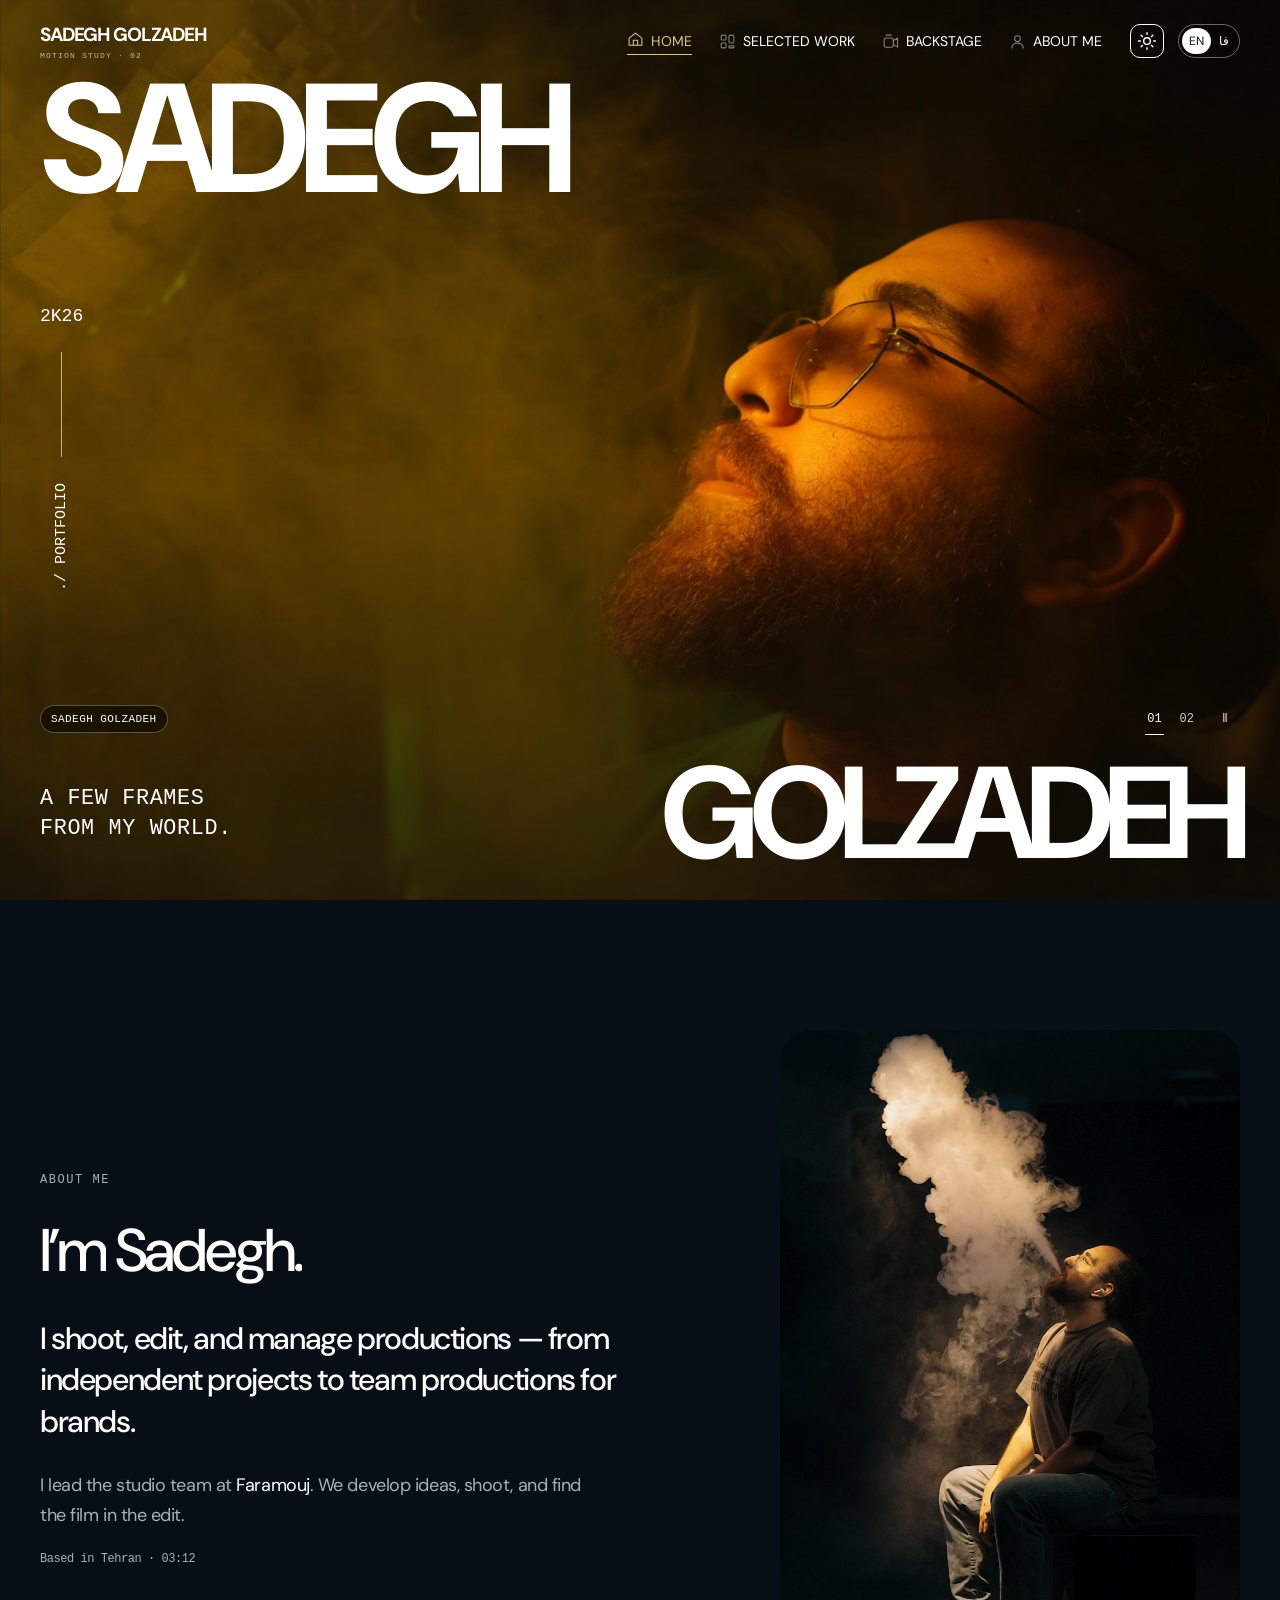
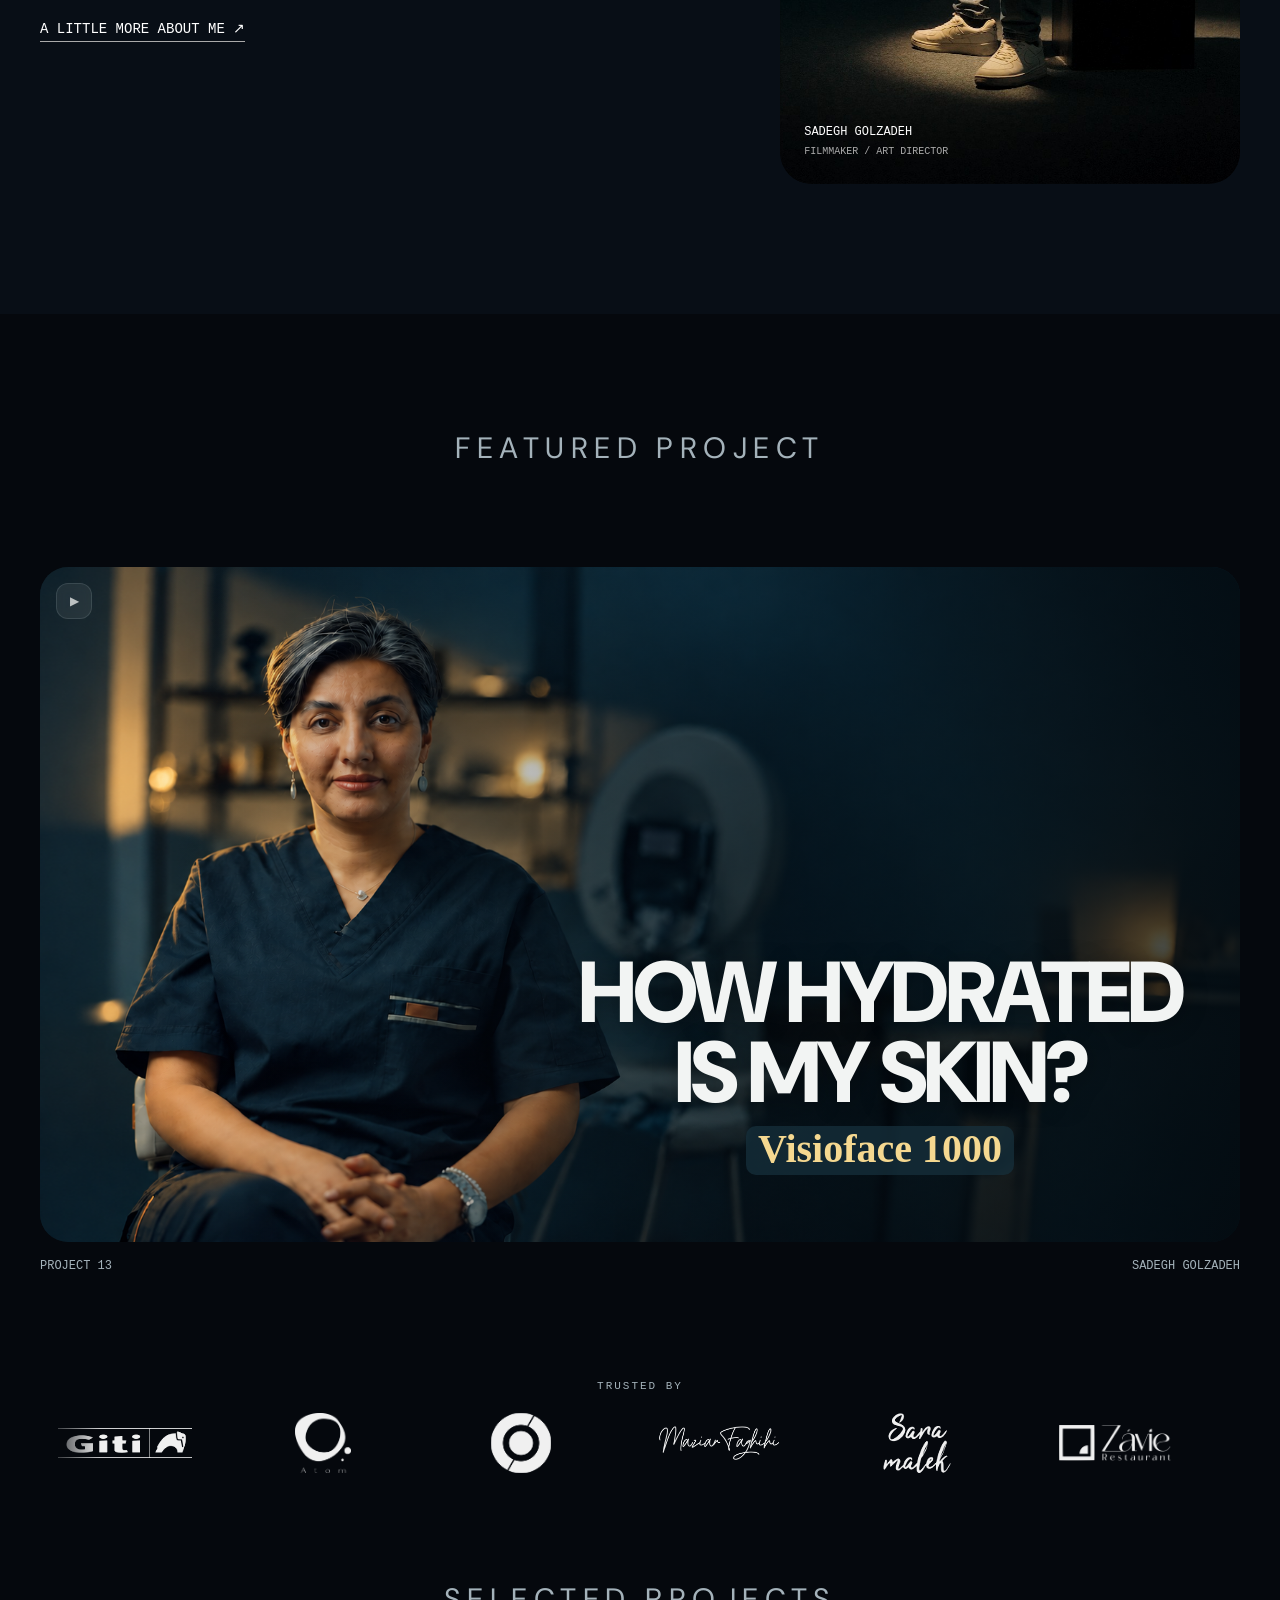
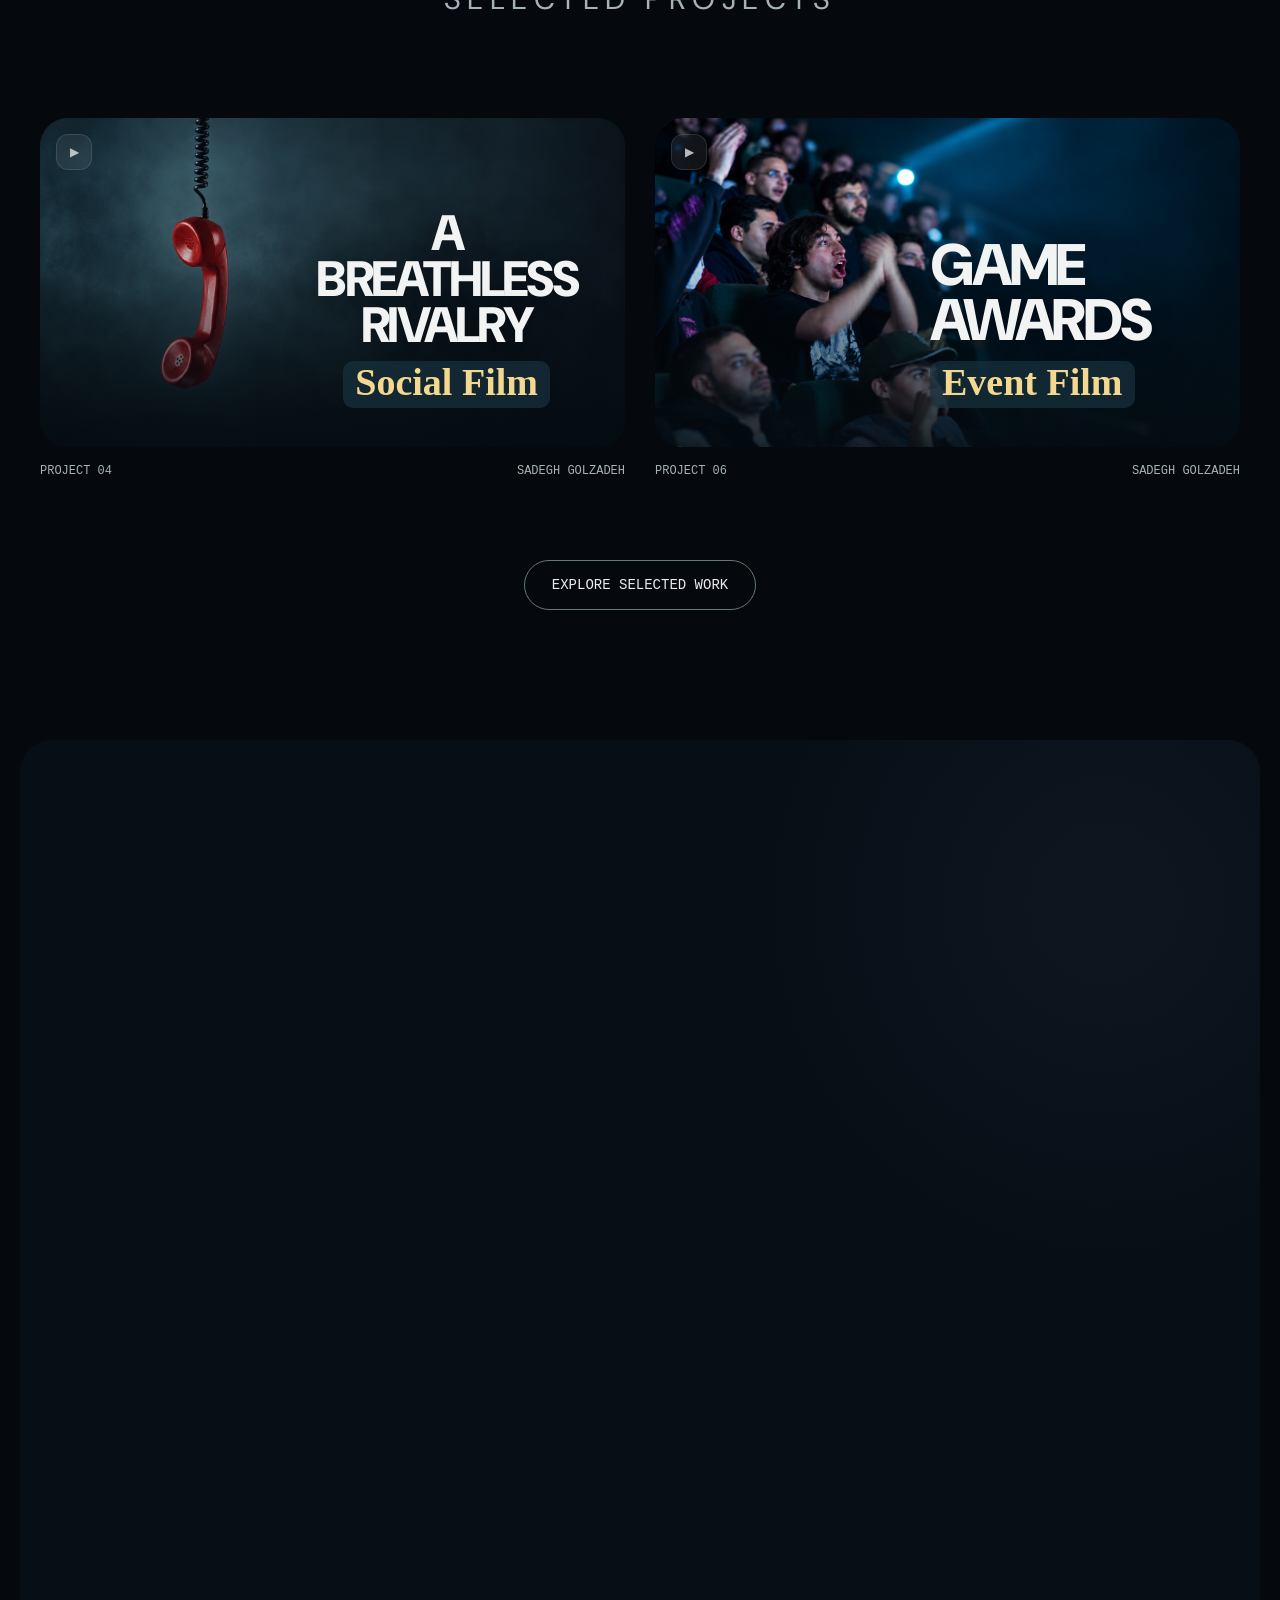
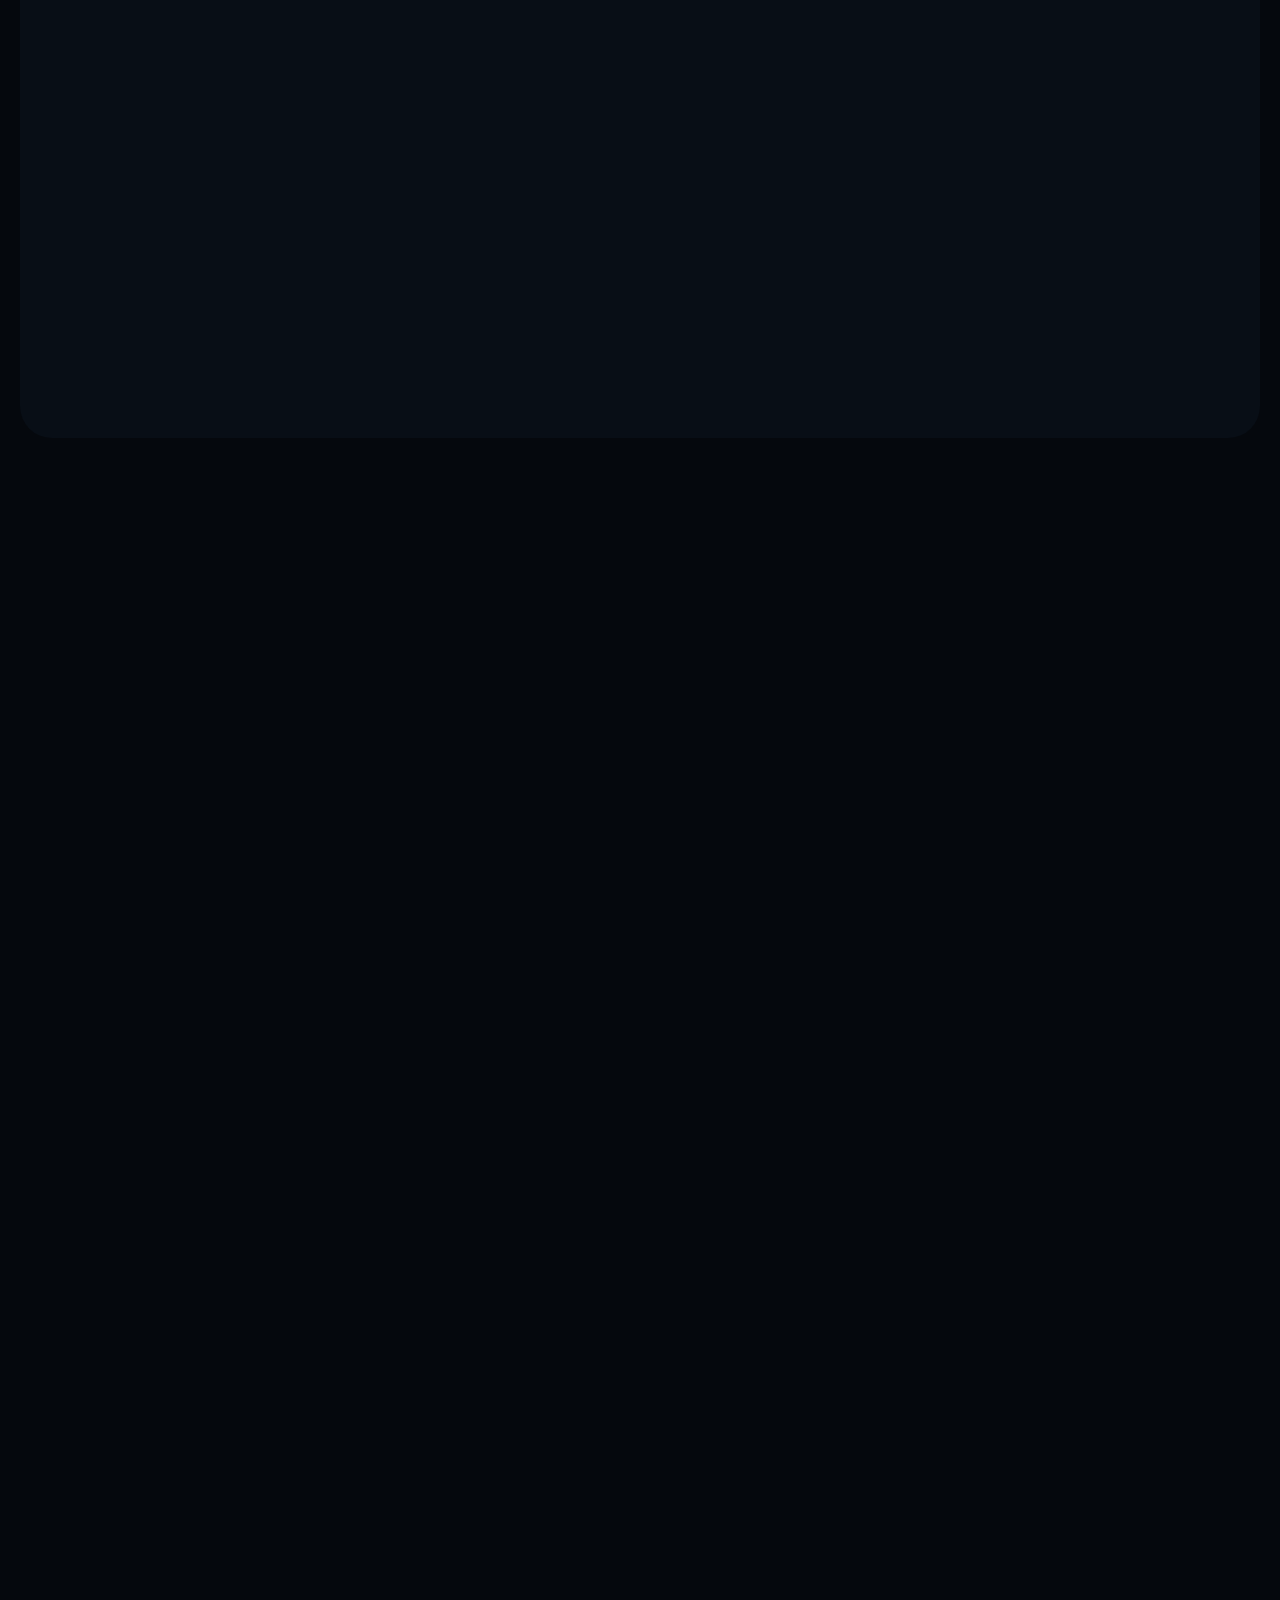
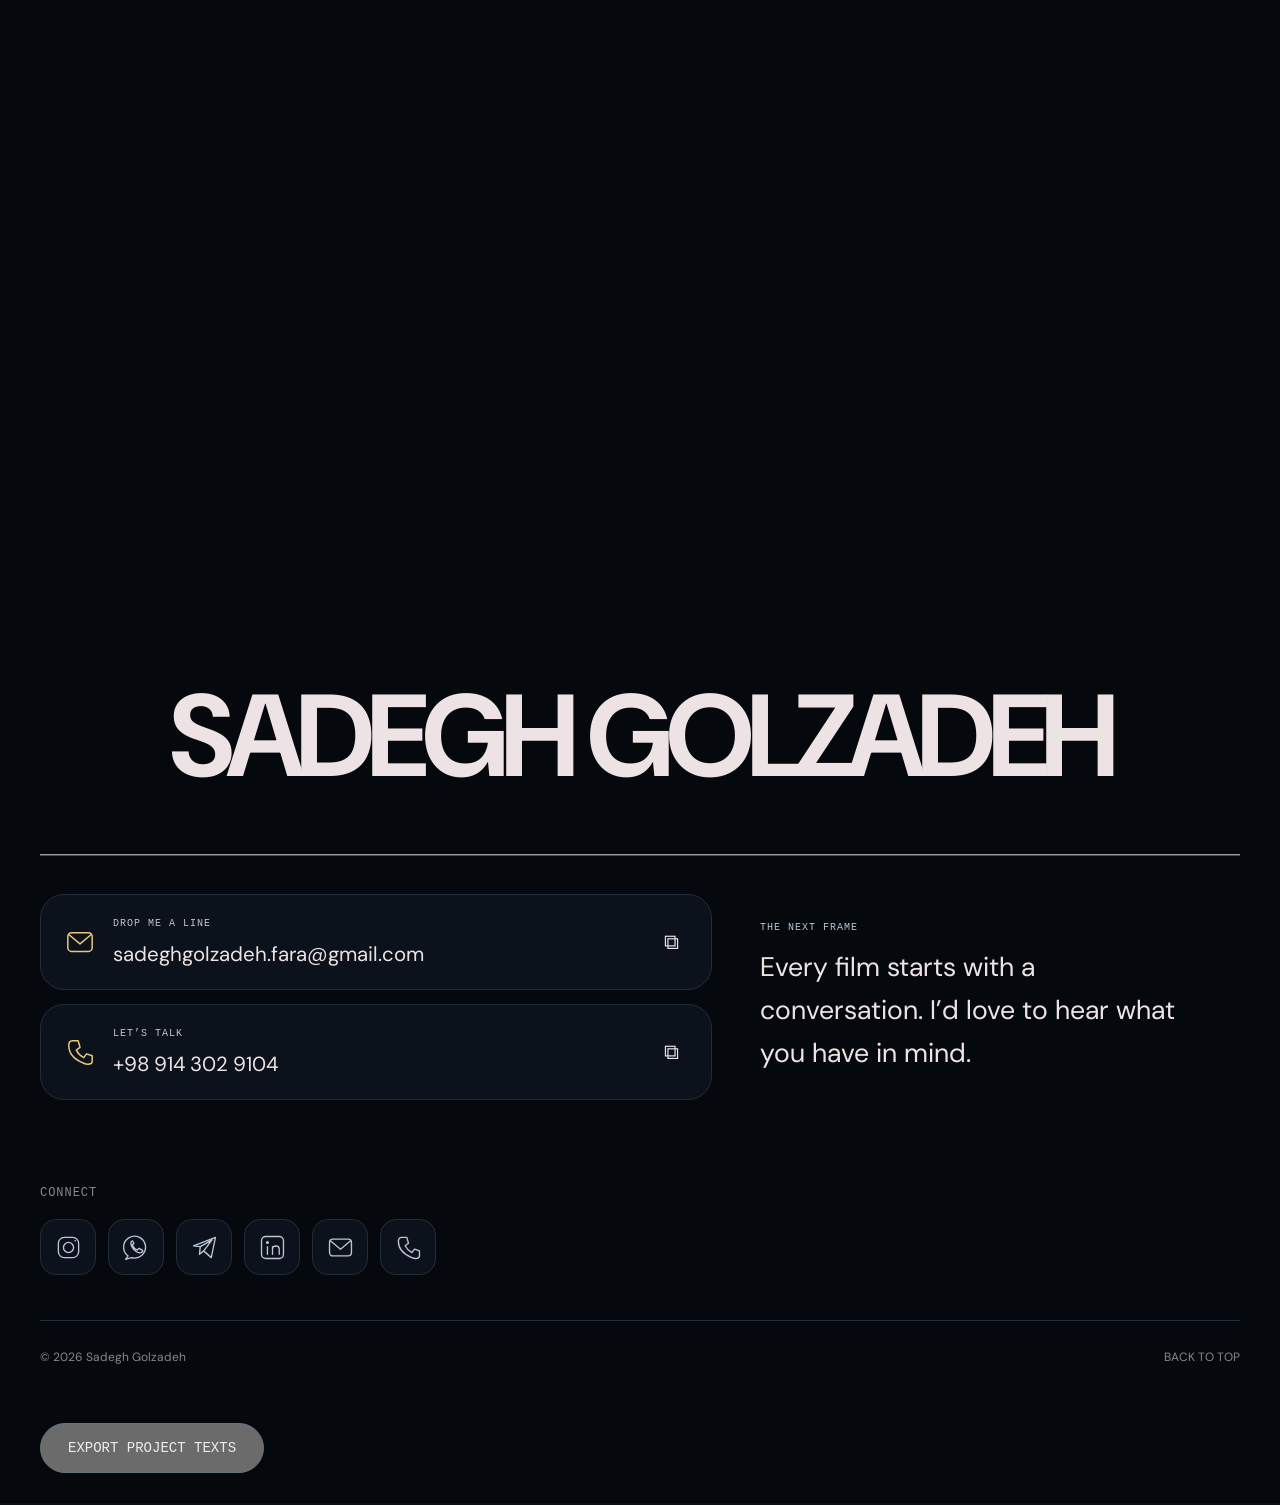
==== commit 22131013: "Resolve preview media paths before DOM insertion" ====
--- a/motion-preview/index.html
+++ b/motion-preview/index.html
@@ -10,7 +10,7 @@
 <script src="../logo-assets.js" defer></script>
 <script src="../cover-assets.js?v=31" defer></script>
 <link rel="stylesheet" href="motion.css?v=1">
-<script src="motion.js?v=1" defer></script>
-<script src="app.js?v=1" defer></script>
+<script src="motion.js?v=2" defer></script>
+<script src="app.js?v=2" defer></script>
 </head><body><div id="app"></div><noscript><p style="padding:40px">Sadegh Golzadeh — Art Director, Filmmaker & Studio Lead. <a href="/Sadegh-Golzadeh-CV.pdf">View my CV</a> · <a href="mailto:sadeghgolzadeh.fara@gmail.com">Email me</a></p></noscript></body>
 </html>
